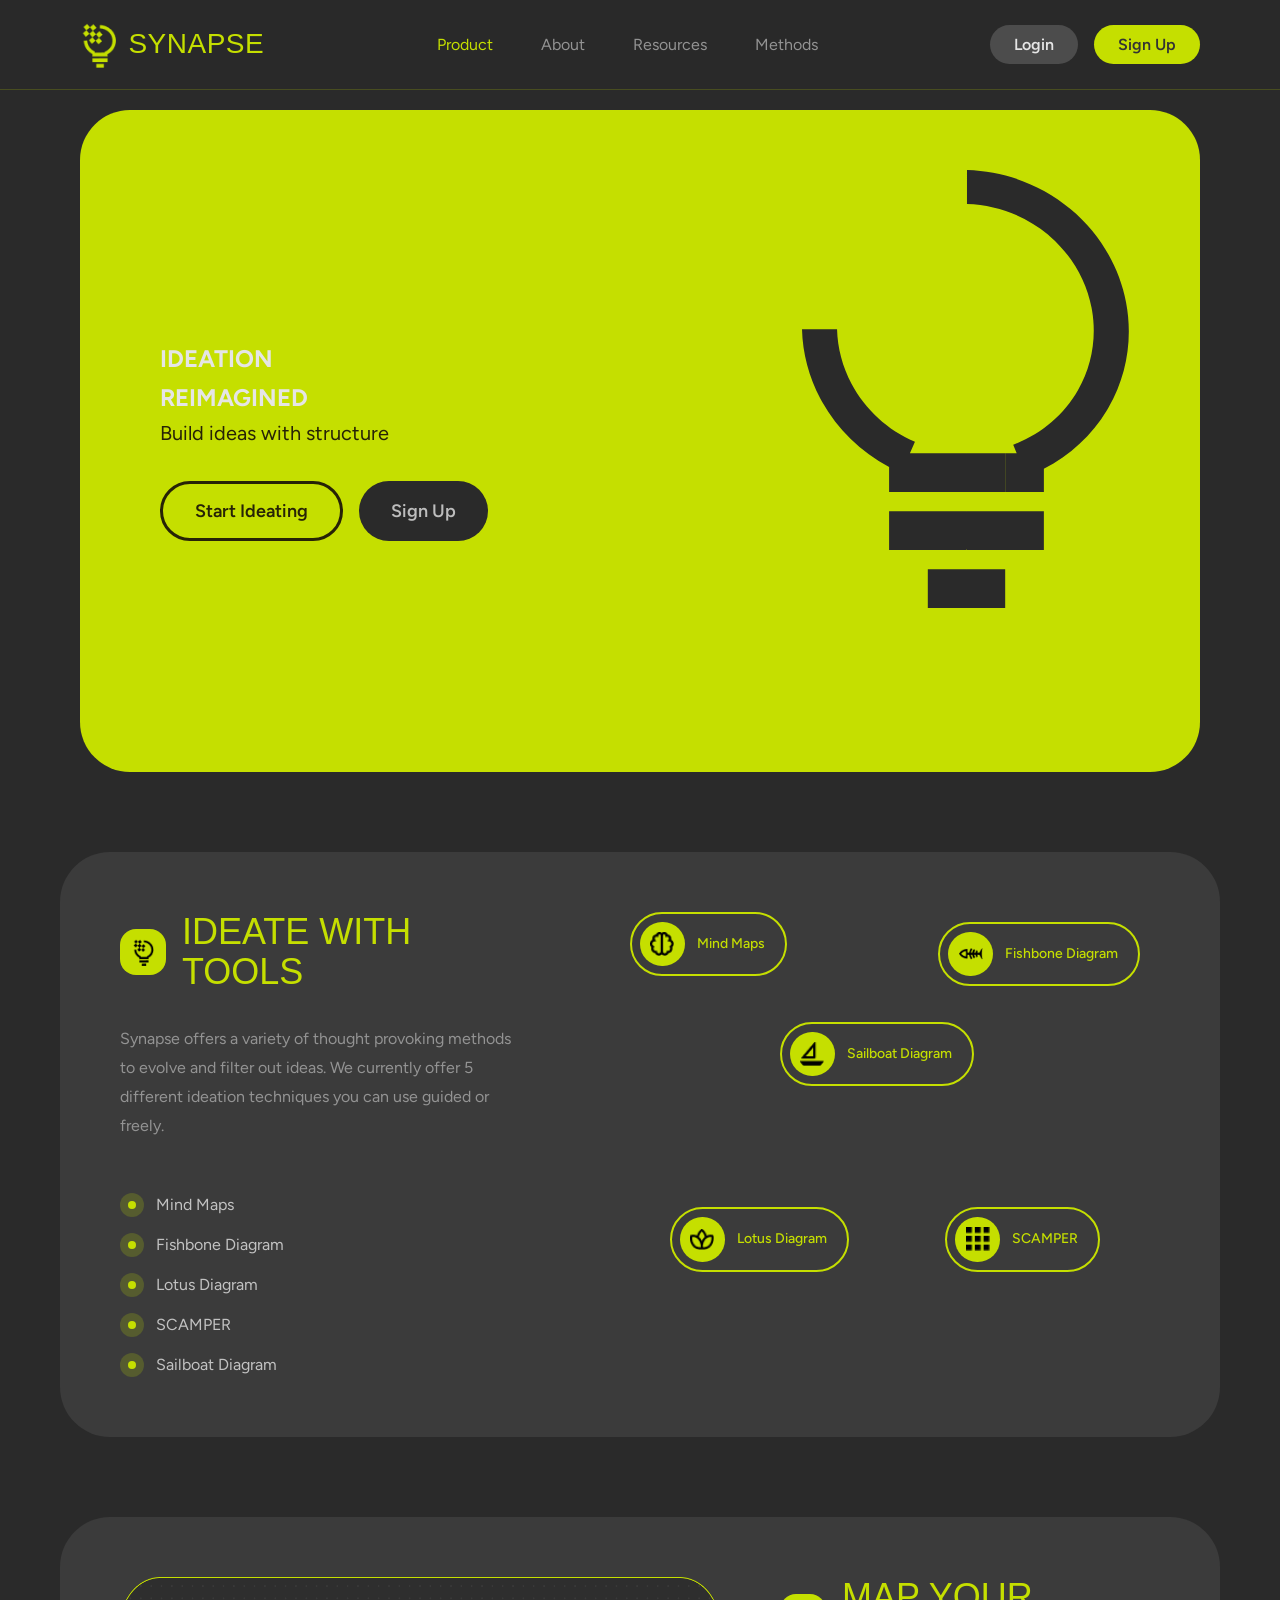
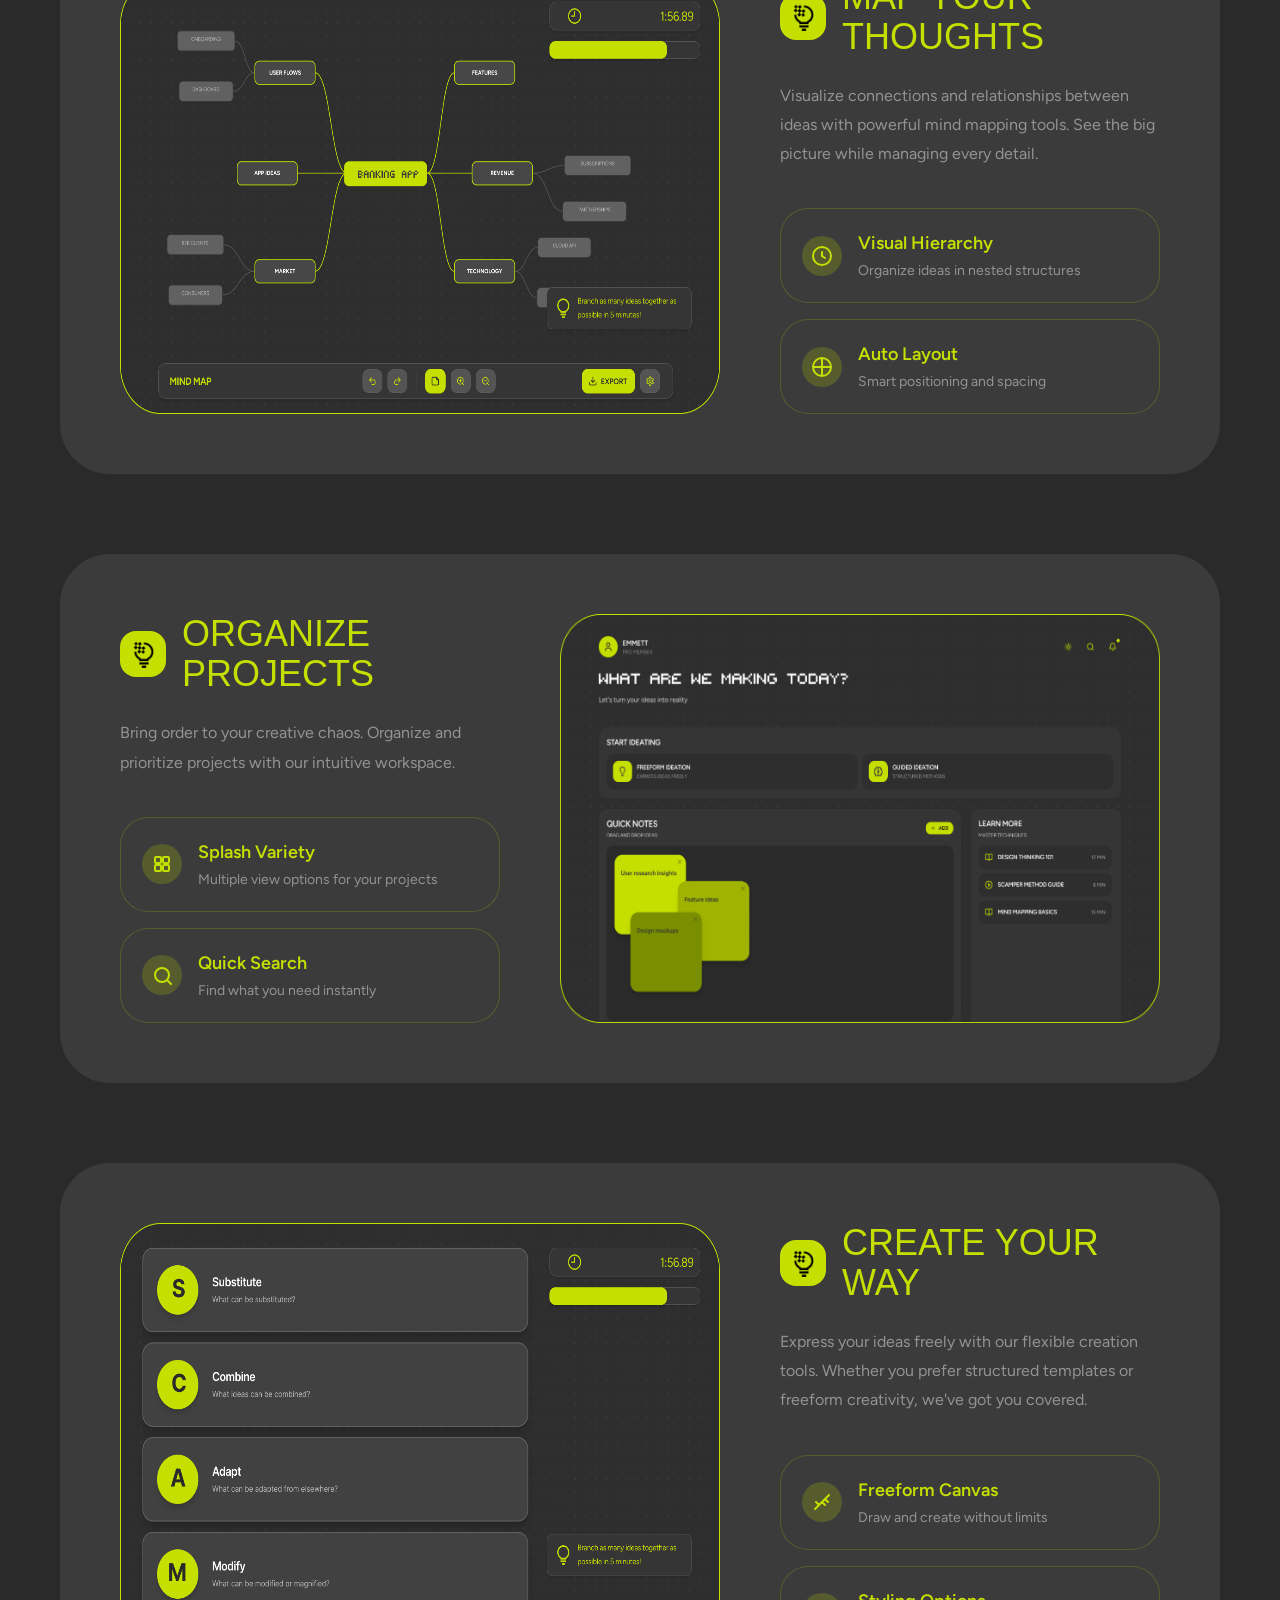
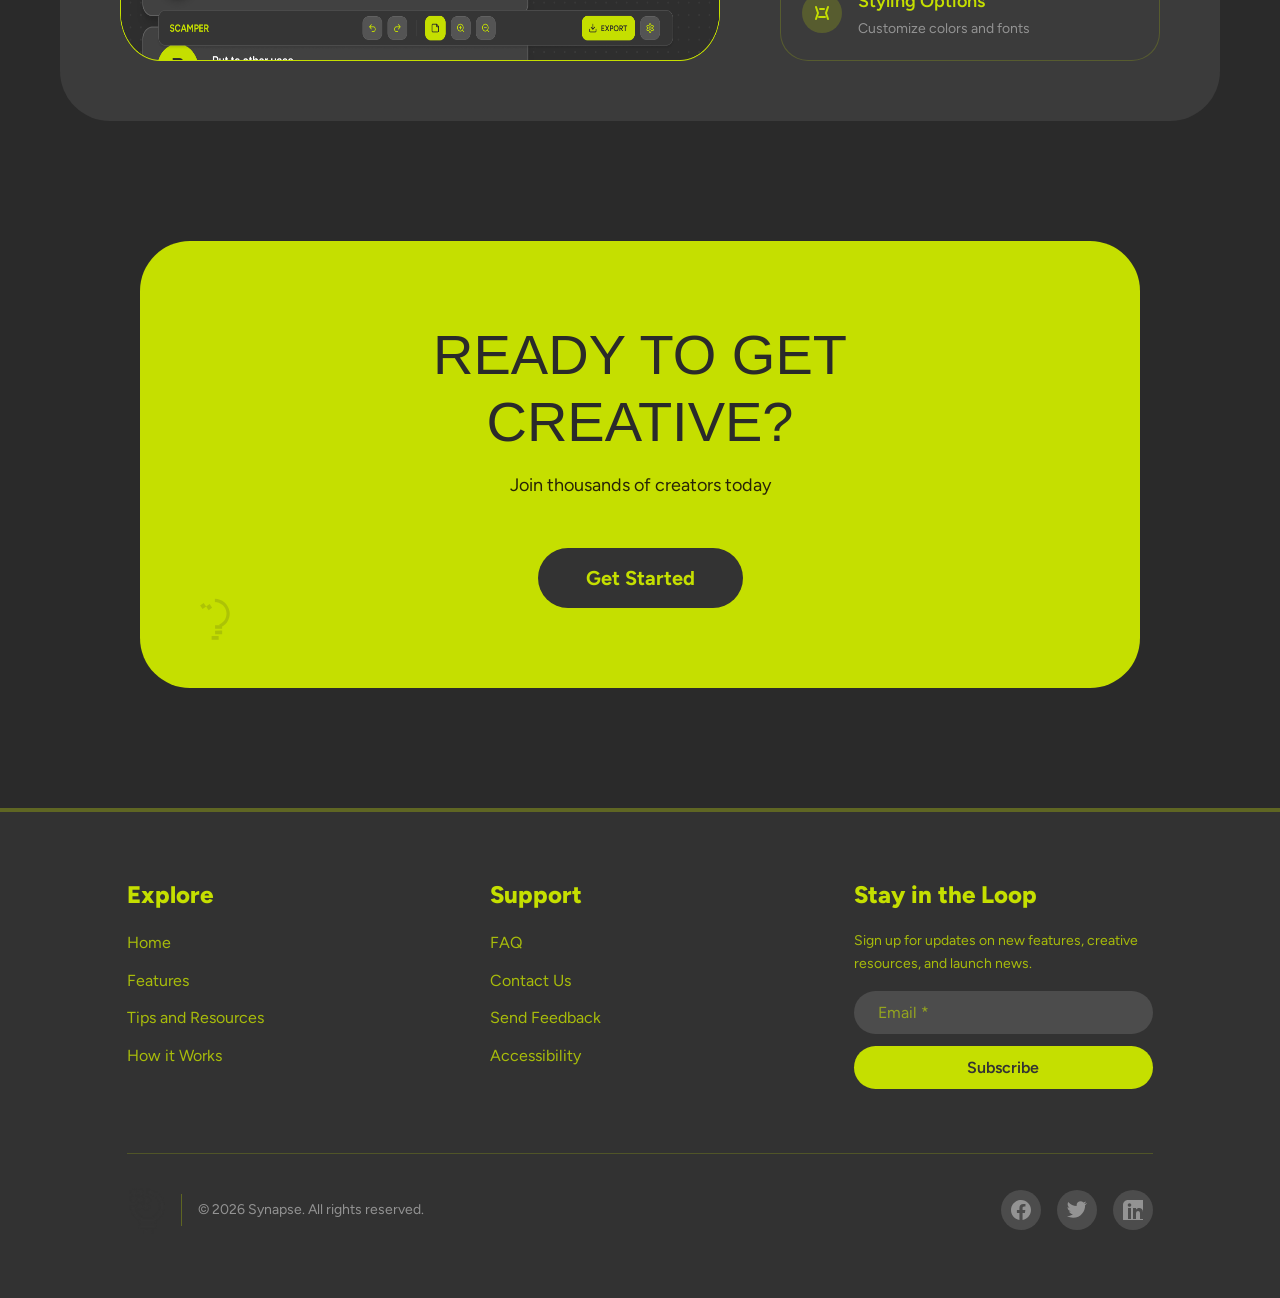
==== index.html @ b80683f9 "added files" ====
<!DOCTYPE html>
<html lang="en">
<head>
    <meta charset="UTF-8">
    <meta name="viewport" content="width=device-width, initial-scale=1.0">
    <title>Synapse - Ideation Reimagined</title>
    <link rel="stylesheet" type="text/css" href="style.css">
    <link rel="preconnect" href="https://fonts.googleapis.com">
    <link rel="preconnect" href="https://fonts.gstatic.com" crossorigin>
    <link href="https://fonts.googleapis.com/css2?family=Figtree:wght@300;400;500;600;700;800;900&display=swap" rel="stylesheet">
    <link href="https://fonts.cdnfonts.com/css/coolville" rel="stylesheet">
</head>
<body>
    <!-- Main Container -->
    <div class="web-home">
        
        <!-- Header -->
        <header class="header">
            <div class="header-container">
                <!-- Logo with Title -->
                <div class="logo">
                    <img src="allimages/logo.png" alt="Synapse Logo" class="logo-img">
                    <span class="logo-title">SYNAPSE</span>
                </div>
                
                <!-- Navigation -->
                <nav class="nav">
                    <a href="#" class="nav-link active">Product</a>
                    <a href="#" class="nav-link">About</a>
                    <a href="#" class="nav-link">Resources</a>
                    <a href="#" class="nav-link">Methods</a>
                </nav>
                
                <!-- Action Buttons -->
                <div class="header-actions">
                    <button class="btn-secondary">Login</button>
                    <button class="btn-primary">Sign Up</button>
                </div>
            </div>
        </header>

        <!-- Hero Section -->
        <section class="hero">
            <div class="hero-content">
                <div class="hero-card">
                    <div class="hero-text-content">
                        <h1 class="hero-title">
                            IDEATION<br>
                            REIMAGINED
                        </h1>
                        <p class="hero-subtitle">Build ideas with structure</p>
                        <div class="hero-buttons">
                            <button class="btn-outline">Start Ideating</button>
                            <button class="btn-dark">Sign Up</button>
                        </div>
                    </div>
                    
                    <!-- Hero Image -->
                    <div class="hero-icon">
                        <svg width="398" height="534" viewBox="0 0 398 534" fill="none" xmlns="http://www.w3.org/2000/svg" class="hero-bulb-svg">
                            <path d="M165.181 0.00292969C202.99 1.10717 239.485 14.8808 268.448 38.9775C297.411 63.0743 317.055 96.0015 324.023 132.151C330.992 168.302 324.856 205.439 306.666 237.231L304.931 240.189C289.911 265.131 268.059 285.353 241.884 298.76V321.892H203.191V283.198H214.688L211.209 274.735C238.774 264.523 261.648 245.289 275.937 220.315C289.778 196.123 294.733 167.993 290.053 140.441L289.572 137.772C284.269 110.263 269.621 85.1301 248.025 66.377L245.916 64.5811C223.214 45.6937 194.619 34.8776 164.988 33.9688V0L165.181 0.00292969Z" fill="#2A2A2A"/>
                            <path d="M203.195 437.983H164.503V399.291H203.195V437.983ZM164.495 437.972H125.803V399.279H164.495V437.972ZM203.181 341.259H241.865V379.951H203.173V379.939H164.488V341.247H203.181V341.259ZM125.796 341.251H164.48V379.943H125.788V379.935H87.1035V341.241H125.796V341.251ZM35.0459 159.297C35.5618 178.058 40.4477 196.675 49.502 213.704C63.215 239.496 85.6402 260.051 112.955 271.866L107.913 283.214H125.787V283.209H164.479V321.902H125.795V321.906H87.1025V297.048C58.8458 282.07 35.5066 259.431 20.0771 231.869L18.4102 228.812C6.84315 207.056 0.619375 183.265 0 159.297H35.0459ZM203.181 321.896H164.488V283.203H203.181V321.896Z" fill="#2A2A2A"/>
                        </svg>
                    </div>
                </div>
            </div>
        </section>

        <!-- Ideate With Tools Section -->
        <section class="tools-section">
            <div class="section-inset-container">
                <div class="tools-section-bg">
                    <div class="section-content-grid">
                        <!-- Left Column: Text + List -->
                        <div class="section-text-column">
                            <div class="section-header">
                                <div class="icon-box">
                                    <img src="allimages/logo_black.png" alt="Icon" class="section-icon">
                                </div>
                                <h2 class="section-title">IDEATE WITH TOOLS</h2>
                            </div>
                            
                            <p class="section-description">
                                Synapse offers a variety of thought provoking methods to evolve and filter out ideas. 
                                We currently offer 5 different ideation techniques you can use guided or freely.
                            </p>
                            
                            <!-- Method List with Custom Bullets -->
                            <ul class="method-list">
                                <li class="method-item">
                                    <span class="custom-bullet">
                                        <span class="bullet-dot"></span>
                                    </span>
                                    Mind Maps
                                </li>
                                <li class="method-item">
                                    <span class="custom-bullet">
                                        <span class="bullet-dot"></span>
                                    </span>
                                    Fishbone Diagram
                                </li>
                                <li class="method-item">
                                    <span class="custom-bullet">
                                        <span class="bullet-dot"></span>
                                    </span>
                                    Lotus Diagram
                                </li>
                                <li class="method-item">
                                    <span class="custom-bullet">
                                        <span class="bullet-dot"></span>
                                    </span>
                                    SCAMPER
                                </li>
                                <li class="method-item">
                                    <span class="custom-bullet">
                                        <span class="bullet-dot"></span>
                                    </span>
                                    Sailboat Diagram
                                </li>
                            </ul>
                        </div>
                        
                        <!-- Right Column: Method Pills -->
                        <div class="method-pills-column">
                            <div class="method-pill-container" style="position: absolute; top: 0; left: 50px;">
                                <div class="pill-icon-circle">
                                    <img src="allimages/mindmap.png" alt="Mind Maps" class="pill-icon">
                                </div>
                                <span class="pill-label">Mind Maps</span>
                            </div>
                            
                            <div class="method-pill-container" style="position: absolute; top: 10px; right: 20px;">
                                <div class="pill-icon-circle">
                                    <img src="allimages/fishbone.png" alt="Fishbone" class="pill-icon">
                                </div>
                                <span class="pill-label">Fishbone Diagram</span>
                            </div>
                            
                            <div class="method-pill-container" style="position: absolute; top: 110px; left: 200px;">
                                <div class="pill-icon-circle">
                                    <img src="allimages/sailboat.png" alt="Sailboat" class="pill-icon">
                                </div>
                                <span class="pill-label">Sailboat Diagram</span>
                            </div>
                            
                            <div class="method-pill-container" style="position: absolute; bottom: 20px; left: 90px;">
                                <div class="pill-icon-circle">
                                    <img src="allimages/lotus.png" alt="Lotus" class="pill-icon">
                                </div>
                                <span class="pill-label">Lotus Diagram</span>
                            </div>
                            
                            <div class="method-pill-container" style="position: absolute; bottom: 20px; right: 60px;">
                                <div class="pill-icon-circle">
                                    <img src="allimages/scamper.png" alt="SCAMPER" class="pill-icon">
                                </div>
                                <span class="pill-label">SCAMPER</span>
                            </div>
                        </div>
                    </div>
                </div>
            </div>
        </section>

        <!-- Map Your Thoughts Section -->
        <section class="map-section">
            <div class="section-inset-container">
                <div class="map-section-bg">
                    <div class="section-split-layout">
                        <!-- Left: Demo Image -->
                        <div class="demo-container">
                            <img src="allimages/mindmap_demo.png" alt="Mind Map Demo" class="demo-image">
                        </div>
                        
                        <!-- Right: Content -->
                        <div class="section-text-content">
                            <div class="section-header">
                                <div class="icon-box">
                                    <img src="allimages/logo_black.png" alt="Icon" class="section-icon">
                                </div>
                                <h2 class="section-title">MAP YOUR THOUGHTS</h2>
                            </div>
                            
                            <p class="section-description-alt">
                                Visualize connections and relationships between ideas with powerful mind mapping tools. 
                                See the big picture while managing every detail.
                            </p>
                            
                            <!-- Feature Cards -->
                            <div class="feature-cards">
                                <div class="feature-card">
                                    <div class="feature-icon-box">
                                        <svg width="20" height="20" viewBox="0 0 20 20" fill="none">
                                            <circle cx="10" cy="10" r="9" stroke="#C5DF00" stroke-width="2"/>
                                            <path d="M10 6V10L13 12" stroke="#C5DF00" stroke-width="2" stroke-linecap="round"/>
                                        </svg>
                                    </div>
                                    <div class="feature-card-content">
                                        <h3 class="feature-card-title">Visual Hierarchy</h3>
                                        <p class="feature-card-text">Organize ideas in nested structures</p>
                                    </div>
                                </div>
                                
                                <div class="feature-card">
                                    <div class="feature-icon-box">
                                        <svg width="20" height="20" viewBox="0 0 20 20" fill="none">
                                            <path d="M10 2V18M2 10H18" stroke="#C5DF00" stroke-width="2" stroke-linecap="round"/>
                                            <circle cx="10" cy="10" r="9" stroke="#C5DF00" stroke-width="2"/>
                                        </svg>
                                    </div>
                                    <div class="feature-card-content">
                                        <h3 class="feature-card-title">Auto Layout</h3>
                                        <p class="feature-card-text">Smart positioning and spacing</p>
                                    </div>
                                </div>
                            </div>
                        </div>
                    </div>
                </div>
            </div>
        </section>

        <!-- Organize Projects Section -->
        <section class="organize-section">
            <div class="section-inset-container">
                <div class="organize-section-bg">
                    <div class="section-split-layout reverse">
                        <!-- Left: Content -->
                        <div class="section-text-content">
                            <div class="section-header">
                                <div class="icon-box">
                                    <img src="allimages/logo_black.png" alt="Icon" class="section-icon">
                                </div>
                                <h2 class="section-title">ORGANIZE PROJECTS</h2>
                            </div>
                            
                            <p class="section-description-alt">
                                Bring order to your creative chaos. Organize and prioritize projects with our intuitive workspace.
                            </p>
                            
                            <!-- Feature Cards -->
                            <div class="feature-cards">
                                <div class="feature-card">
                                    <div class="feature-icon-box">
                                        <svg width="20" height="20" viewBox="0 0 20 20" fill="none">
                                            <rect x="3" y="3" width="6" height="6" rx="1" stroke="#C5DF00" stroke-width="2"/>
                                            <rect x="11" y="3" width="6" height="6" rx="1" stroke="#C5DF00" stroke-width="2"/>
                                            <rect x="3" y="11" width="6" height="6" rx="1" stroke="#C5DF00" stroke-width="2"/>
                                            <rect x="11" y="11" width="6" height="6" rx="1" stroke="#C5DF00" stroke-width="2"/>
                                        </svg>
                                    </div>
                                    <div class="feature-card-content">
                                        <h3 class="feature-card-title">Splash Variety</h3>
                                        <p class="feature-card-text">Multiple view options for your projects</p>
                                    </div>
                                </div>
                                
                                <div class="feature-card">
                                    <div class="feature-icon-box">
                                        <svg width="20" height="20" viewBox="0 0 20 20" fill="none">
                                            <circle cx="10" cy="10" r="7" stroke="#C5DF00" stroke-width="2"/>
                                            <path d="M16 16L19 19" stroke="#C5DF00" stroke-width="2" stroke-linecap="round"/>
                                        </svg>
                                    </div>
                                    <div class="feature-card-content">
                                        <h3 class="feature-card-title">Quick Search</h3>
                                        <p class="feature-card-text">Find what you need instantly</p>
                                    </div>
                                </div>
                            </div>
                        </div>
                        
                        <!-- Right: Demo Image -->
                        <div class="demo-container">
                            <img src="allimages/home_demo.png" alt="Projects Demo" class="demo-image">
                        </div>
                    </div>
                </div>
            </div>
        </section>

        <!-- Create Your Way Section -->
        <section class="create-section">
            <div class="section-inset-container">
                <div class="create-section-bg">
                    <div class="section-split-layout">
                        <!-- Left: Demo Image -->
                        <div class="demo-container">
                            <img src="allimages/scamper_demo.png" alt="SCAMPER Demo" class="demo-image">
                        </div>
                        
                        <!-- Right: Content -->
                        <div class="section-text-content">
                            <div class="section-header">
                                <div class="icon-box">
                                    <img src="allimages/logo_black.png" alt="Icon" class="section-icon">
                                </div>
                                <h2 class="section-title">CREATE YOUR WAY</h2>
                            </div>
                            
                            <p class="section-description-alt">
                                Express your ideas freely with our flexible creation tools. 
                                Whether you prefer structured templates or freeform creativity, we've got you covered.
                            </p>
                            
                            <!-- Feature Cards -->
                            <div class="feature-cards">
                                <div class="feature-card">
                                    <div class="feature-icon-box">
                                        <svg width="20" height="20" viewBox="0 0 20 20" fill="none">
                                            <path d="M3 17L7 13M7 13L10 10M7 13L4 10M10 10L13 7M10 10L13 13M17 3L13 7M13 7L16 10" stroke="#C5DF00" stroke-width="2" stroke-linecap="round"/>
                                        </svg>
                                    </div>
                                    <div class="feature-card-content">
                                        <h3 class="feature-card-title">Freeform Canvas</h3>
                                        <p class="feature-card-text">Draw and create without limits</p>
                                    </div>
                                </div>
                                
                                <div class="feature-card">
                                    <div class="feature-icon-box">
                                        <svg width="20" height="20" viewBox="0 0 20 20" fill="none">
                                            <path d="M4 16L6 10L4 4M16 4L14 10L16 16" stroke="#C5DF00" stroke-width="2" stroke-linecap="round"/>
                                            <path d="M8 6H12M7 14H13" stroke="#C5DF00" stroke-width="2" stroke-linecap="round"/>
                                        </svg>
                                    </div>
                                    <div class="feature-card-content">
                                        <h3 class="feature-card-title">Styling Options</h3>
                                        <p class="feature-card-text">Customize colors and fonts</p>
                                    </div>
                                </div>
                            </div>
                        </div>
                    </div>
                </div>
            </div>
        </section>

        <!-- CTA Section -->
        <section class="cta-section">
            <div class="section-inset-container">
                <div class="cta-card">
                    <div class="cta-content">
                        <h2 class="cta-title">READY TO GET<br>CREATIVE?</h2>
                        <p class="cta-text">Join thousands of creators today</p>
                        <button class="btn-cta">Get Started</button>
                    </div>
                    
                    <!-- CTA Icon -->
                    <div class="cta-icon">
                        <svg width="187" height="43" viewBox="0 0 187 43" fill="none" xmlns="http://www.w3.org/2000/svg">
                            <g opacity="0.5">
                                <path d="M6.13072 9.57338L9.66329 7.03032L12.1217 10.6588L8.58897 13.2019L6.13072 9.57338Z" fill="#2A2A2A"/>
                                <path d="M0.140006 8.48771L3.67258 5.94462L6.13096 9.57307L2.59839 12.1162L0.140006 8.48771Z" fill="#2A2A2A"/>
                                <path d="M18.6692 42.6821L11.6396 42.7429L11.6101 39.12L18.6397 39.0592L18.6692 42.6821Z" fill="#2A2A2A"/>
                                <path d="M22.1399 37.2172L15.1111 37.2779L15.0816 33.655L22.1103 33.5942L22.1399 37.2172Z" fill="#2A2A2A"/>
                                <path d="M14.8827 1.70158C18.318 1.77527 21.6434 3.03619 24.2927 5.26964C26.942 7.50315 28.7514 10.5709 29.4121 13.9503C30.0726 17.3297 29.5435 20.8118 27.9155 23.8028L27.7602 24.0813C26.4148 26.4286 24.4451 28.3392 22.0774 29.615L22.0951 31.7825L15.0662 31.8434L15.0365 28.2205L19.5963 28.181L19.2731 27.3896C21.7692 26.4116 23.8324 24.5928 25.1113 22.2433C26.3502 19.9672 26.7788 17.3292 26.3326 14.7532L26.287 14.5037C25.7843 11.9321 24.4345 9.5901 22.4586 7.85119L22.2656 7.68479C20.1896 5.93468 17.5849 4.94452 14.8935 4.88217L14.8676 1.70138L14.8827 1.70158Z" fill="#2A2A2A"/>
                            </g>
                        </svg>
                    </div>
                </div>
            </div>
        </section>

        <!-- Footer -->
        <footer class="footer">
            <div class="footer-container">
                <div class="footer-content">
                    <!-- Explore Column -->
                    <div class="footer-column">
                        <h3 class="footer-heading">Explore</h3>
                        <ul class="footer-links">
                            <li><a href="#">Home</a></li>
                            <li><a href="#">Features</a></li>
                            <li><a href="#">Tips and Resources</a></li>
                            <li><a href="#">How it Works</a></li>
                        </ul>
                    </div>
                    
                    <!-- Support Column -->
                    <div class="footer-column">
                        <h3 class="footer-heading">Support</h3>
                        <ul class="footer-links">
                            <li><a href="#">FAQ</a></li>
                            <li><a href="#">Contact Us</a></li>
                            <li><a href="#">Send Feedback</a></li>
                            <li><a href="#">Accessibility</a></li>
                        </ul>
                    </div>
                    
                    <!-- Newsletter Column -->
                    <div class="footer-column newsletter">
                        <h3 class="footer-heading">Stay in the Loop</h3>
                        <p class="newsletter-text">Sign up for updates on new features, creative resources, and launch news.</p>
                        <form class="newsletter-form">
                            <input type="email" placeholder="Email *" class="email-input">
                            <button type="submit" class="btn-subscribe">Subscribe</button>
                        </form>
                    </div>
                </div>
                
                <!-- Footer Bottom -->
                <div class="footer-bottom">
                    <div class="footer-brand">
                        <img src="allimages/logo_black.png" alt="Synapse Logo" class="footer-logo">
                        <span class="divider"></span>
                        <span class="copyright">© 2026 Synapse. All rights reserved.</span>
                    </div>
                    
                    <div class="social-links">
                        <a href="#" class="social-icon">
                            <svg width="20" height="20" viewBox="0 0 20 20" fill="none">
                                <path d="M10 0C4.477 0 0 4.477 0 10c0 4.991 3.657 9.128 8.438 9.879V12.89h-2.54V10h2.54V7.797c0-2.506 1.492-3.89 3.777-3.89 1.094 0 2.238.195 2.238.195v2.46h-1.26c-1.243 0-1.63.771-1.63 1.562V10h2.773l-.443 2.89h-2.33v6.989C16.343 19.129 20 14.99 20 10c0-5.523-4.477-10-10-10z" fill="#939393"/>
                            </svg>
                        </a>
                        <a href="#" class="social-icon">
                            <svg width="20" height="20" viewBox="0 0 20 20" fill="none">
                                <path d="M19.59 3.15c-.74.33-1.53.55-2.36.65.85-.51 1.5-1.31 1.8-2.27-.79.47-1.67.81-2.6 1-1.49-1.6-4-1.68-5.59-.18-1.02.96-1.45 2.38-1.13 3.76C6.47 6 3.43 4.43 1.36 1.89.92 2.58.66 3.4.66 4.24c0 1.42.73 2.67 1.84 3.4-.68-.02-1.34-.21-1.93-.54v.05c0 1.99 1.4 3.69 3.35 4.08-.61.17-1.26.19-1.88.07.54 1.69 2.11 2.85 3.89 2.88-1.48 1.16-3.33 1.79-5.23 1.79-.34 0-.68-.02-1.01-.06 1.89 1.21 4.13 1.86 6.45 1.86 7.74 0 11.97-6.41 11.97-11.97 0-.18 0-.36-.01-.54.82-.59 1.53-1.33 2.09-2.18z" fill="#939393"/>
                            </svg>
                        </a>
                        <a href="#" class="social-icon">
                            <svg width="20" height="20" viewBox="0 0 20 20" fill="none">
                                <path d="M19 0h-14c-2.761 0-5 2.239-5 5v14c0 2.761 2.239 5 5 5h14c2.762 0 5-2.239 5-5v-14c0-2.761-2.238-5-5-5zm-11 19h-3v-11h3v11zm-1.5-12.268c-.966 0-1.75-.79-1.75-1.764s.784-1.764 1.75-1.764 1.75.79 1.75 1.764-.783 1.764-1.75 1.764zm13.5 12.268h-3v-5.604c0-3.368-4-3.113-4 0v5.604h-3v-11h3v1.765c1.396-2.586 7-2.777 7 2.476v6.759z" fill="#939393"/>
                            </svg>
                        </a>
                    </div>
                </div>
            </div>
        </footer>
    </div>
</body>
</html>
---- style.css ----
/* Reset & Base Styles */
* {
    margin: 0;
    padding: 0;
    box-sizing: border-box;
}

body {
    font-family: 'Figtree', sans-serif;
    background-color: #2a2a2a;
    color: #e5e5e5;
    line-height: 1.6;
    overflow-x: hidden;
    min-height: 100vh;
}

/* Main Container */
.web-home {
    width: 100%;
    min-height: 100vh;
    background-color: #2a2a2a;
    position: relative;
}

/* Header Styles */
.header {
    position: fixed;
    top: 0;
    left: 0;
    width: 100%;
    height: 90px;
    background-color: rgba(42, 42, 42, 0.95);
    border-bottom: 1px solid rgba(197, 223, 0, 0.2);
    backdrop-filter: blur(10px);
    z-index: 1000;
    padding: 0 80px;
}

.header-container {
    max-width: 100%;
    height: 100%;
    display: flex;
    align-items: center;
    justify-content: space-between;
}

.logo {
    display: flex;
    align-items: center;
    gap: 12px;
}

.logo-img {
    height: 48px;
    width: auto;
    object-fit: contain;
}

.logo-title {
    font-family: 'Coolville', sans-serif;
    font-size: 28px;
    color: #c5df00;
    text-transform: uppercase;
    font-weight: 400;
    letter-spacing: 0.5px;
}

.nav {
    display: flex;
    gap: 48px;
    align-items: center;
}

.nav-link {
    font-size: 16px;
    color: #939393;
    text-decoration: none;
    transition: color 0.3s ease;
    font-weight: 400;
}

.nav-link:hover,
.nav-link.active {
    color: #c5df00;
}

.header-actions {
    display: flex;
    gap: 16px;
    align-items: center;
}

/* Button Styles */
.btn-primary {
    background-color: #c5df00;
    color: #333;
    border: none;
    padding: 10px 24px;
    border-radius: 100px;
    font-size: 16px;
    font-weight: 600;
    cursor: pointer;
    transition: all 0.3s ease;
    font-family: 'Figtree', sans-serif;
}

.btn-primary:hover {
    background-color: #b0c900;
    transform: translateY(-2px);
}

.btn-secondary {
    background-color: #4c4c4c;
    color: #e5e5e5;
    border: none;
    padding: 10px 24px;
    border-radius: 100px;
    font-size: 16px;
    font-weight: 600;
    cursor: pointer;
    transition: all 0.3s ease;
    font-family: 'Figtree', sans-serif;
}

.btn-secondary:hover {
    background-color: #5a5a5a;
}

.btn-outline {
    background-color: transparent;
    color: #272306;
    border: 3px solid #272306;
    padding: 16px 32px;
    border-radius: 100px;
    font-size: 18px;
    font-weight: 600;
    cursor: pointer;
    transition: all 0.3s ease;
    font-family: 'Figtree', sans-serif;
}

.btn-outline:hover {
    background-color: #272306;
    color: #c5df00;
}

.btn-dark {
    background-color: #2a2a2a;
    color: #bdbdbd;
    border: none;
    padding: 16px 32px;
    border-radius: 100px;
    font-size: 18px;
    font-weight: 600;
    cursor: pointer;
    transition: all 0.3s ease;
    font-family: 'Figtree', sans-serif;
}

.btn-dark:hover {
    background-color: #3a3a3a;
}

.btn-cta {
    background-color: #333;
    color: #c5df00;
    border: none;
    padding: 18px 48px;
    border-radius: 100px;
    font-size: 20px;
    font-weight: 700;
    cursor: pointer;
    transition: all 0.3s ease;
    font-family: 'Figtree', sans-serif;
    margin-top: 24px;
}

.btn-cta:hover {
    background-color: #444;
    transform: scale(1.05);
}

/* ─── HERO SECTION ─────────────────────────────────────────── */
.hero {
    padding: 110px 80px 40px; /* top = nav height (90px) + 20px gap */
    display: flex;
    justify-content: center;
    align-items: flex-start;  /* align to top, not center */
}

.hero-content {
    max-width: 1280px;
    width: 100%;
}

.hero-card {
    background-color: #c5df00;
    border-radius: 50px;
    padding: 60px 0 60px 80px;  /* no right padding — images flush right */
    position: relative;
    overflow: visible;           /* allow images to show fully */
    display: flex;
    align-items: center;
    justify-content: space-between;
    gap: 40px;
}

.hero-text-content {
    position: relative;
    z-index: 2;
    max-width: 420px;
    flex-shrink: 0;
}

.hero-title-product {
    font-family: 'Coolville', sans-serif;
    font-size: 52px;
    line-height: 1.1;
    color: #2a2a2a;
    font-weight: 400;
    text-transform: uppercase;
    letter-spacing: -1.8px;
    margin-bottom: 20px;
}

.hero-subtitle-product {
    font-size: 15px;
    line-height: 1.6;
    color: #272306;
    font-weight: 400;
}

.hero-subtitle {
    font-size: 20px;
    color: #272306;
    margin-bottom: 32px;
    font-weight: 400;
}

.hero-buttons {
    display: flex;
    gap: 16px;
}

/* Graphics column — flush to the right edge of the card */
.hero-graphics-product {
    display: flex;
    flex-direction: column;
    gap: 16px;
    flex-shrink: 0;
    width: 400px;
    align-self: stretch;         /* stretch full card height */
    border-radius: 0 50px 50px 0; /* match card's right corners */
}

.hero-graphic1-product,
.hero-graphic2-product {
    width: 100%;
}

.product1-img,
.product2-img {
    width: 100%;
    height: auto;
    display: block;
}
/* ─────────────────────────────────────────────────────────── */


/* Section Inset Container */
.section-inset-container {
    padding: 40px 80px;
    max-width: 1400px;
    margin: 0 auto;
}

/* Tools Section */
.tools-section-bg {
    background-color: #3b3b3b;
    border-radius: 50px;
    padding: 60px;
}

.section-content-grid {
    display: grid;
    grid-template-columns: 470px 1fr;
    gap: 60px;
    align-items: start;
}

.section-text-column {
    display: flex;
    flex-direction: column;
    gap: 32px;
}

.section-header {
    display: flex;
    align-items: center;
    gap: 16px;
}

.icon-box {
    width: 46px;
    height: 46px;
    background-color: #c5df00;
    border-radius: 16px;
    display: flex;
    align-items: center;
    justify-content: center;
    flex-shrink: 0;
}

.section-icon {
    width: 28px;
    height: 28px;
    object-fit: contain;
    filter: brightness(0) saturate(100%);
}

.section-title {
    font-family: 'Coolville', sans-serif;
    font-size: 36px;
    color: #c5df00;
    text-transform: uppercase;
    font-weight: 400;
    line-height: 40px;
}

.section-description {
    font-size: 16px;
    color: #939393;
    line-height: 29.25px;
    font-weight: 400;
}

/* Custom Bullet List */
.method-list {
    list-style: none;
    display: flex;
    flex-direction: column;
    gap: 16px;
    margin-top: 20px;
}

.method-item {
    display: flex;
    align-items: center;
    gap: 12px;
    color: rgba(229, 229, 229, 0.8);
    font-size: 16px;
    line-height: 24px;
}

.custom-bullet {
    width: 24px;
    height: 24px;
    background-color: rgba(197, 223, 0, 0.2);
    border-radius: 50%;
    display: flex;
    align-items: center;
    justify-content: center;
    flex-shrink: 0;
}

.bullet-dot {
    width: 8px;
    height: 8px;
    background-color: #c5df00;
    border-radius: 50%;
}

/* Method Pills Column */
.method-pills-column {
    position: relative;
    height: 380px;
    width: 100%;
}

.method-pill-container {
    position: absolute;
    display: flex;
    align-items: center;
    gap: 12px;
    background-color: transparent;
    border: 2px solid #c5df00;
    border-radius: 100px;
    padding: 8px 20px 8px 8px;
    transition: all 0.3s ease;
}

.method-pill-container:hover {
    background-color: rgba(197, 223, 0, 0.1);
    transform: translateY(-2px);
}

.pill-icon-circle {
    width: 44.56px;
    height: 44.56px;
    background-color: #c5df00;
    border-radius: 50%;
    display: flex;
    align-items: center;
    justify-content: center;
    flex-shrink: 0;
}

.pill-icon {
    width: 24px;
    height: 24px;
    object-fit: contain;
    filter: brightness(0) saturate(100%);
}

.pill-label {
    font-size: 14px;
    color: #c5df00;
    font-weight: 500;
    white-space: nowrap;
}

/* Map/Organize/Create Sections */
.map-section-bg,
.organize-section-bg,
.create-section-bg {
    background-color: #3b3b3b;
    border-radius: 50px;
    padding: 60px;
}

.section-split-layout {
    display: grid;
    grid-template-columns: 742px 1fr;
    gap: 60px;
    align-items: center;
}

.section-split-layout.reverse {
    grid-template-columns: 1fr 742px;
}

.section-split-layout.reverse .demo-container {
    order: 2;
}

.section-split-layout.reverse .section-text-content {
    order: 1;
}

.demo-container {
    width: 100%;
    height: 100%;
    border-radius: 50px;
    overflow: visible;
    background-color: #2a2a2a;
}

.demo-image {
    width: 100%;
    height: 100%;
    object-fit: fill;
}

.section-text-content {
    display: flex;
    flex-direction: column;
    gap: 24px;
}

.section-description-alt {
    font-size: 16px;
    color: #939393;
    line-height: 29.25px;
    font-weight: 400;
}

/* Feature Cards */
.feature-cards {
    display: flex;
    flex-direction: column;
    gap: 16px;
    margin-top: 16px;
}

.feature-card {
    background-color: #3b3b3b;
    border: 1px solid rgba(197, 223, 0, 0.2);
    border-radius: 28px;
    padding: 21px;
    display: flex;
    align-items: center;
    gap: 16px;
}

.feature-icon-box {
    width: 40px;
    height: 40px;
    background-color: rgba(197, 223, 0, 0.2);
    border-radius: 24px;
    display: flex;
    align-items: center;
    justify-content: center;
    flex-shrink: 0;
}

.feature-card-content {
    display: flex;
    flex-direction: column;
    gap: 4px;
}

.feature-card-title {
    font-size: 18px;
    color: #c5df00;
    font-weight: 600;
    line-height: 27px;
}

.feature-card-text {
    font-size: 14px;
    color: #939393;
    font-weight: 400;
    line-height: 20px;
}

/* CTA Section */
.cta-section {
    padding: 40px 80px 80px;
}

.cta-card {
    background-color: #c5df00;
    border-radius: 50px;
    padding: 80px;
    max-width: 1280px;
    margin: 0 auto;
    text-align: center;
    position: relative;
    overflow: hidden;
    min-height: 300px;
}

.cta-content {
    position: relative;
    z-index: 2;
}

.cta-title {
    font-family: 'Coolville', sans-serif;
    font-size: 56px;
    line-height: 1.2;
    color: #2a2a2a;
    font-weight: 400;
    text-transform: uppercase;
    margin-bottom: 16px;
}

.cta-text {
    font-size: 18px;
    color: #272306;
    margin-bottom: 24px;
}

.cta-icon {
    position: absolute;
    bottom: 40px;
    left: 60px;
    opacity: 0.3;
    width: 120px;
    height: auto;
}

/* Footer */
.footer {
    background-color: rgba(59, 59, 59, 0.5);
    border-top: 4px solid rgba(197, 223, 0, 0.3);
    padding: 64px 127px;
}

.footer-container {
    max-width: 100%;
    margin: 0 auto;
}

.footer-content {
    display: grid;
    grid-template-columns: repeat(3, 1fr);
    gap: 64px;
    margin-bottom: 64px;
}

.footer-column {
    display: flex;
    flex-direction: column;
}

.footer-heading {
    font-size: 24px;
    color: #c5df00;
    font-weight: 800;
    margin-bottom: 16px;
    font-family: 'Figtree', sans-serif;
}

.footer-links {
    list-style: none;
    display: flex;
    flex-direction: column;
    gap: 12px;
}

.footer-links a {
    color: rgba(197, 223, 0, 0.8);
    text-decoration: none;
    font-size: 16px;
    transition: color 0.3s ease;
}

.footer-links a:hover {
    color: #c5df00;
}

/* Newsletter */
.newsletter-text {
    font-size: 14px;
    color: rgba(197, 223, 0, 0.8);
    line-height: 1.6;
    margin-bottom: 16px;
}

.newsletter-form {
    display: flex;
    flex-direction: column;
    gap: 12px;
}

.email-input {
    background-color: #4c4c4c;
    border: none;
    border-radius: 100px;
    padding: 12px 24px;
    font-size: 16px;
    color: rgba(197, 223, 0, 0.6);
    font-family: 'Figtree', sans-serif;
    outline: none;
}

.email-input::placeholder {
    color: rgba(197, 223, 0, 0.6);
}

.email-input:focus {
    box-shadow: 0 0 0 2px rgba(197, 223, 0, 0.3);
}

.btn-subscribe {
    background-color: #c5df00;
    color: #333;
    border: none;
    border-radius: 100px;
    padding: 12px 24px;
    font-size: 16px;
    font-weight: 600;
    cursor: pointer;
    transition: all 0.3s ease;
    font-family: 'Figtree', sans-serif;
}

.btn-subscribe:hover {
    background-color: #b0c900;
}

/* Footer Bottom */
.footer-bottom {
    display: flex;
    justify-content: space-between;
    align-items: center;
    padding-top: 32px;
    border-top: 1px solid rgba(197, 223, 0, 0.2);
}

.footer-brand {
    display: flex;
    align-items: center;
    gap: 16px;
}

.footer-logo {
    height: 48px;
    width: auto;
    object-fit: contain;
}

.divider {
    width: 1px;
    height: 32px;
    background-color: rgba(197, 223, 0, 0.3);
}

.copyright {
    font-size: 14px;
    color: #939393;
}

.social-links {
    display: flex;
    gap: 16px;
}

.social-icon {
    width: 40px;
    height: 40px;
    background-color: #4c4c4c;
    border-radius: 50%;
    display: flex;
    align-items: center;
    justify-content: center;
    transition: all 0.3s ease;
}

.social-icon:hover {
    background-color: #5a5a5a;
    transform: translateY(-2px);
}

/* Responsive Design */
@media (max-width: 1400px) {
    .section-inset-container {
        padding: 40px 60px;
    }
    
    .section-content-grid {
        grid-template-columns: 400px 1fr;
    }
    
    .section-split-layout {
        grid-template-columns: 600px 1fr;
    }
    
    .section-split-layout.reverse {
        grid-template-columns: 1fr 600px;
    }
}

@media (max-width: 1200px) {
    .section-content-grid {
        grid-template-columns: 1fr;
        gap: 40px;
    }
    
    .method-pills-column {
        height: 300px;
    }
    
    .section-split-layout,
    .section-split-layout.reverse {
        grid-template-columns: 1fr;
        gap: 40px;
    }
    
    .demo-container {
        height: 350px;
    }

    .hero-graphics-product {
        width: 300px;
    }
}

@media (max-width: 768px) {
    .header {
        padding: 0 24px;
    }
    
    .nav {
        display: none;
    }
    
    .hero {
        padding: 110px 24px 40px;
    }

    .hero-card {
        flex-direction: column;
        padding: 40px 32px;
        border-radius: 32px;
    }

    .hero-graphics-product {
        width: 100%;
        border-radius: 0 0 32px 32px;
    }
    
    .section-inset-container {
        padding: 20px 24px;
    }
    
    .tools-section-bg,
    .map-section-bg,
    .organize-section-bg,
    .create-section-bg {
        padding: 40px 24px;
    }
    
    .footer {
        padding: 64px 24px;
    }
    
    .footer-content {
        grid-template-columns: 1fr;
        gap: 48px;
    }
    
    .footer-bottom {
        flex-direction: column;
        gap: 24px;
        text-align: center;
    }
    
    .cta-card {
        padding: 60px 32px;
    }
    
    .cta-title {
        font-size: 40px;
    }
}

/* Smooth Scrolling */
html {
    scroll-behavior: smooth;
}

/* Selection */
::selection {
    background-color: #c5df00;
    color: #333;
}
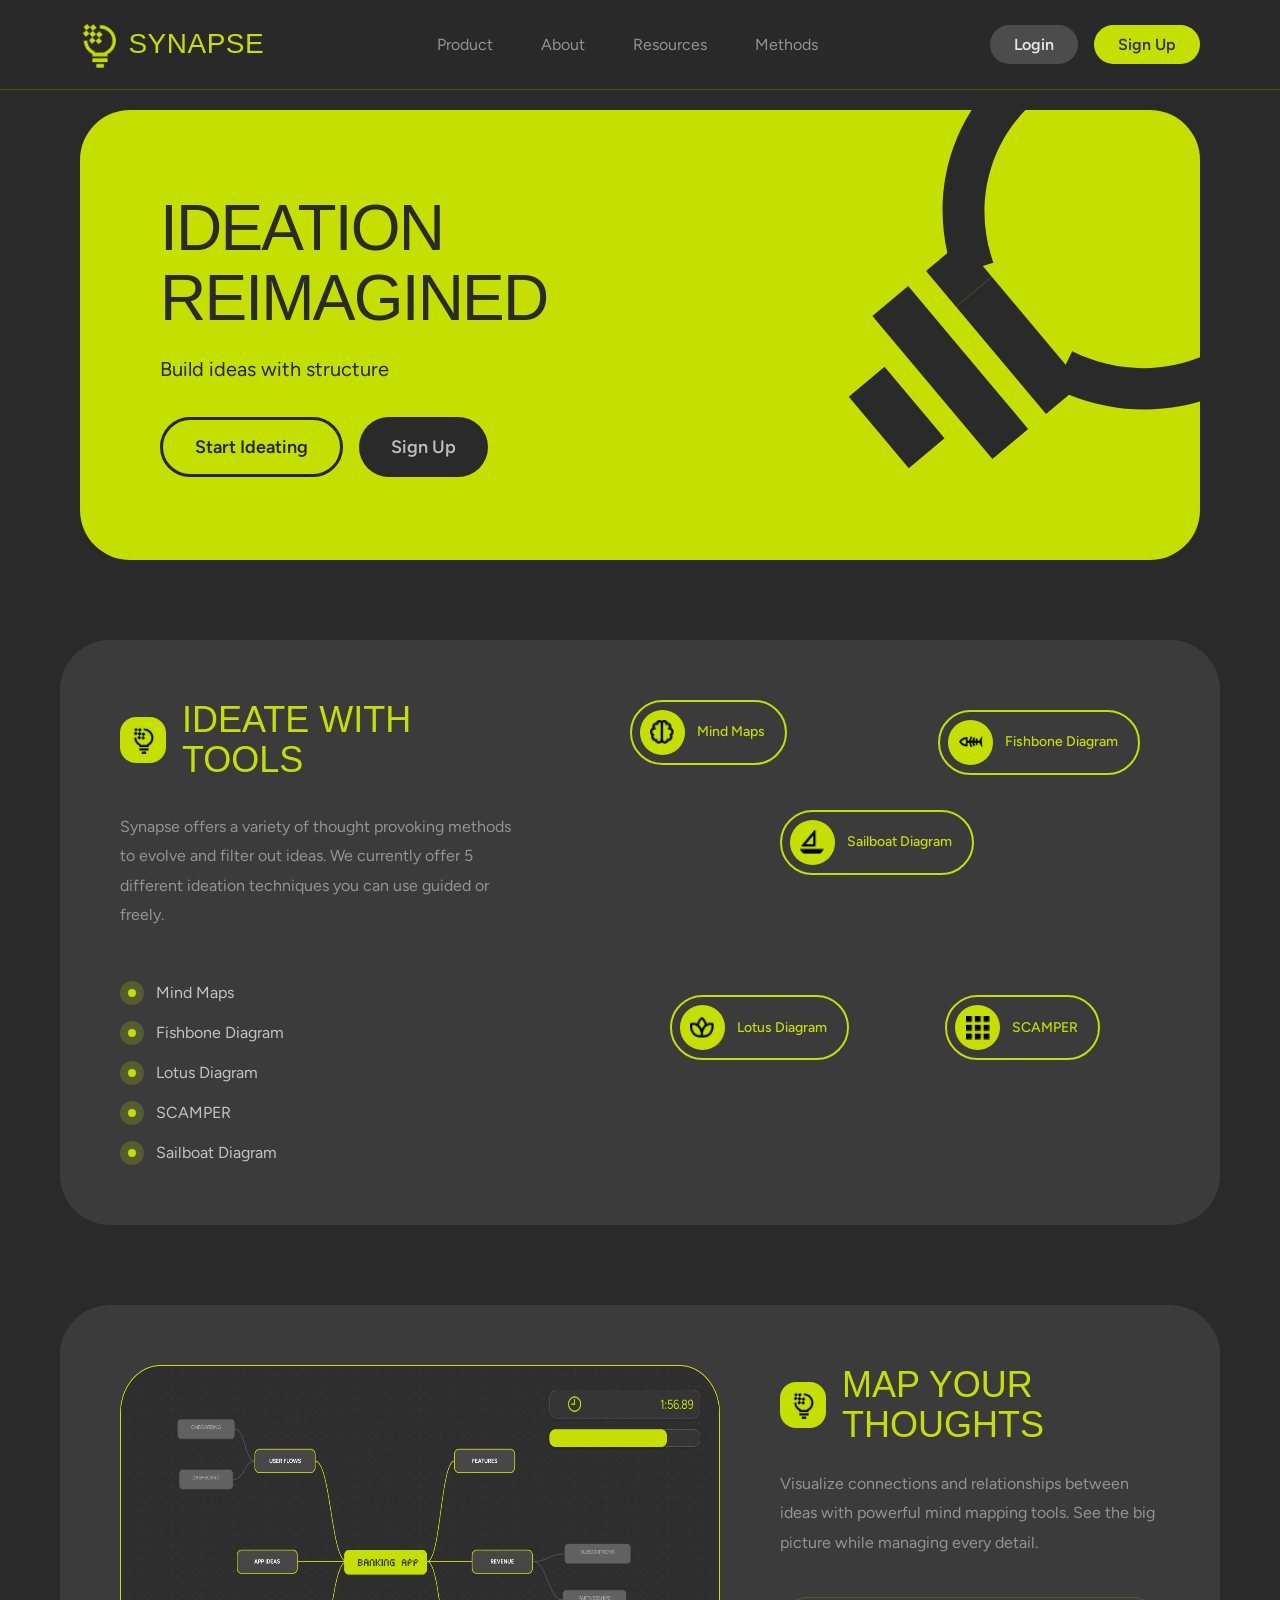
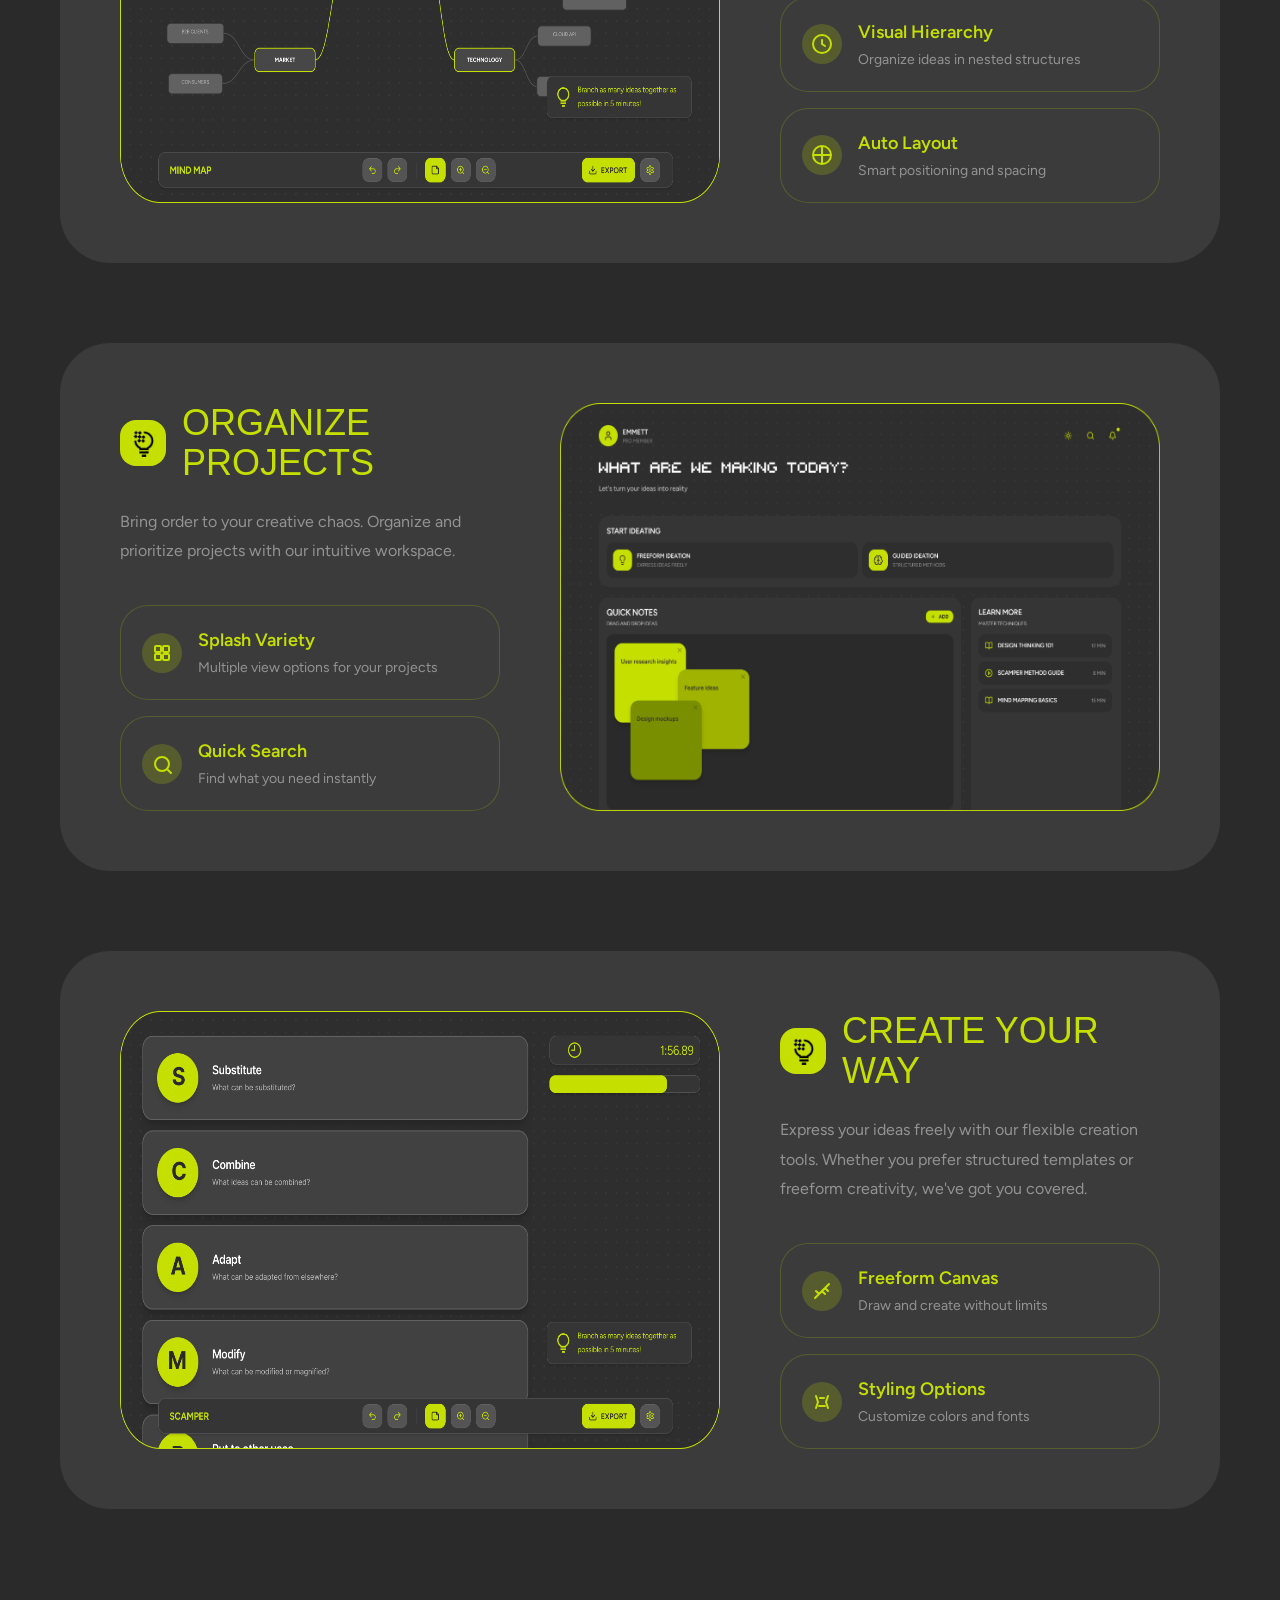
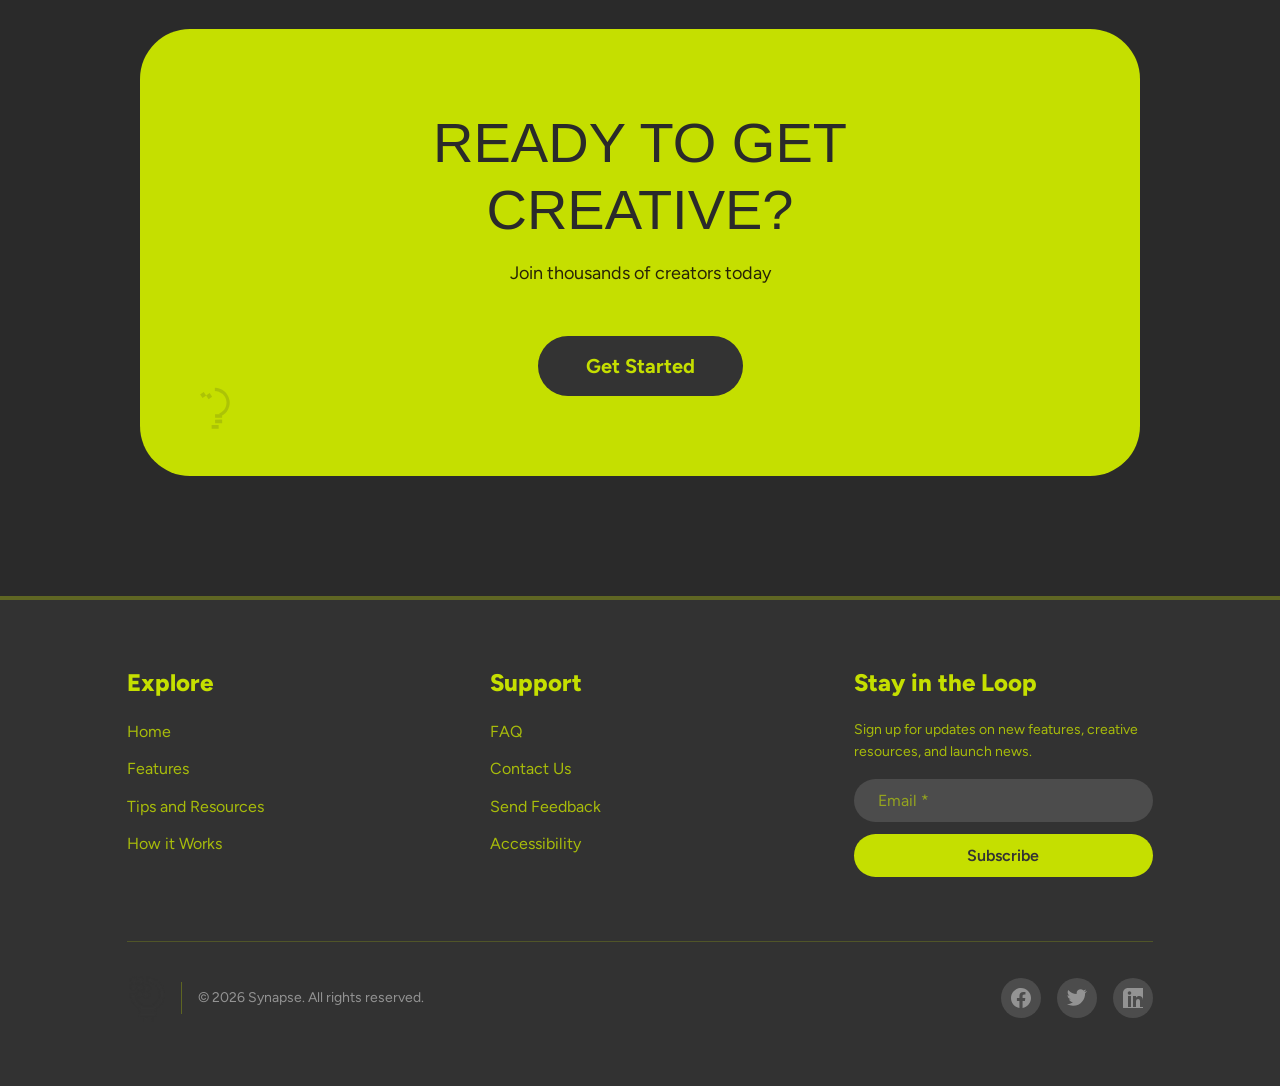
==== commit 06de62b1: "Finished website" ====
--- a/index.html
+++ b/index.html
@@ -8,12 +8,12 @@
     <link rel="preconnect" href="https://fonts.googleapis.com">
     <link rel="preconnect" href="https://fonts.gstatic.com" crossorigin>
     <link href="https://fonts.googleapis.com/css2?family=Figtree:wght@300;400;500;600;700;800;900&display=swap" rel="stylesheet">
-    <link href="https://fonts.cdnfonts.com/css/coolville" rel="stylesheet">
+
 </head>
 <body>
     <!-- Main Container -->
     <div class="web-home">
-        
+
         <!-- Header -->
         <header class="header">
             <div class="header-container">
@@ -22,13 +22,13 @@
                     <img src="allimages/logo.png" alt="Synapse Logo" class="logo-img">
                     <span class="logo-title">SYNAPSE</span>
                 </div>
-                
+
                 <!-- Navigation -->
                 <nav class="nav">
-                    <a href="#" class="nav-link active">Product</a>
-                    <a href="#" class="nav-link">About</a>
-                    <a href="#" class="nav-link">Resources</a>
-                    <a href="#" class="nav-link">Methods</a>
+                    <a href="product.html" class="nav-link">Product</a>
+                    <a href="about.html" class="nav-link">About</a>
+                    <a href="resources.html" class="nav-link">Resources</a>
+                    <a href="methods.html" class="nav-link">Methods</a>
                 </nav>
                 
                 <!-- Action Buttons -->
@@ -39,32 +39,30 @@
             </div>
         </header>
 
-        <!-- Hero Section -->
-        <section class="hero">
-            <div class="hero-content">
-                <div class="hero-card">
-                    <div class="hero-text-content">
-                        <h1 class="hero-title">
-                            IDEATION<br>
-                            REIMAGINED
-                        </h1>
-                        <p class="hero-subtitle">Build ideas with structure</p>
-                        <div class="hero-buttons">
-                            <button class="btn-outline">Start Ideating</button>
-                            <button class="btn-dark">Sign Up</button>
-                        </div>
-                    </div>
-                    
-                    <!-- Hero Image -->
-                    <div class="hero-icon">
-                        <svg width="398" height="534" viewBox="0 0 398 534" fill="none" xmlns="http://www.w3.org/2000/svg" class="hero-bulb-svg">
-                            <path d="M165.181 0.00292969C202.99 1.10717 239.485 14.8808 268.448 38.9775C297.411 63.0743 317.055 96.0015 324.023 132.151C330.992 168.302 324.856 205.439 306.666 237.231L304.931 240.189C289.911 265.131 268.059 285.353 241.884 298.76V321.892H203.191V283.198H214.688L211.209 274.735C238.774 264.523 261.648 245.289 275.937 220.315C289.778 196.123 294.733 167.993 290.053 140.441L289.572 137.772C284.269 110.263 269.621 85.1301 248.025 66.377L245.916 64.5811C223.214 45.6937 194.619 34.8776 164.988 33.9688V0L165.181 0.00292969Z" fill="#2A2A2A"/>
-                            <path d="M203.195 437.983H164.503V399.291H203.195V437.983ZM164.495 437.972H125.803V399.279H164.495V437.972ZM203.181 341.259H241.865V379.951H203.173V379.939H164.488V341.247H203.181V341.259ZM125.796 341.251H164.48V379.943H125.788V379.935H87.1035V341.241H125.796V341.251ZM35.0459 159.297C35.5618 178.058 40.4477 196.675 49.502 213.704C63.215 239.496 85.6402 260.051 112.955 271.866L107.913 283.214H125.787V283.209H164.479V321.902H125.795V321.906H87.1025V297.048C58.8458 282.07 35.5066 259.431 20.0771 231.869L18.4102 228.812C6.84315 207.056 0.619375 183.265 0 159.297H35.0459ZM203.181 321.896H164.488V283.203H203.181V321.896Z" fill="#2A2A2A"/>
-                        </svg>
-                    </div>
-                </div>
-            </div>
-        </section>
+      <section class="hero">
+    <div class="hero-content">
+        <div class="hero-card">
+            <div class="hero-text-content">
+                <h1 class="hero-title-index">
+                    IDEATION<br>
+                    REIMAGINED
+                </h1>
+                <p class="hero-subtitle">Build ideas with structure</p>
+                <div class="hero-buttons">
+                    <button class="btn-outline">Start Ideating</button>
+                    <button class="btn-dark">Sign Up</button>
+                </div>
+            </div>
+
+            <div class="hero-icon">
+                <svg width="398" height="534" viewBox="0 0 398 534" fill="none" xmlns="http://www.w3.org/2000/svg" class="hero-bulb-svg">
+                    <path d="M165.181 0.00292969C202.99 1.10717 239.485 14.8808 268.448 38.9775C297.411 63.0743 317.055 96.0015 324.023 132.151C330.992 168.302 324.856 205.439 306.666 237.231L304.931 240.189C289.911 265.131 268.059 285.353 241.884 298.76V321.892H203.191V283.198H214.688L211.209 274.735C238.774 264.523 261.648 245.289 275.937 220.315C289.778 196.123 294.733 167.993 290.053 140.441L289.572 137.772C284.269 110.263 269.621 85.1301 248.025 66.377L245.916 64.5811C223.214 45.6937 194.619 34.8776 164.988 33.9688V0L165.181 0.00292969Z" fill="#2A2A2A"/>
+                    <path d="M203.195 437.983H164.503V399.291H203.195V437.983ZM164.495 437.972H125.803V399.279H164.495V437.972ZM203.181 341.259H241.865V379.951H203.173V379.939H164.488V341.247H203.181V341.259ZM125.796 341.251H164.48V379.943H125.788V379.935H87.1035V341.241H125.796V341.251ZM35.0459 159.297C35.5618 178.058 40.4477 196.675 49.502 213.704C63.215 239.496 85.6402 260.051 112.955 271.866L107.913 283.214H125.787V283.209H164.479V321.902H125.795V321.906H87.1025V297.048C58.8458 282.07 35.5066 259.431 20.0771 231.869L18.4102 228.812C6.84315 207.056 0.619375 183.265 0 159.297H35.0459ZM203.181 321.896H164.488V283.203H203.181V321.896Z" fill="#2A2A2A"/>
+                </svg>
+            </div>
+        </div>
+    </div>
+</section>
 
         <!-- Ideate With Tools Section -->
         <section class="tools-section">
@@ -79,12 +77,12 @@
                                 </div>
                                 <h2 class="section-title">IDEATE WITH TOOLS</h2>
                             </div>
-                            
+
                             <p class="section-description">
-                                Synapse offers a variety of thought provoking methods to evolve and filter out ideas. 
+                                Synapse offers a variety of thought provoking methods to evolve and filter out ideas.
                                 We currently offer 5 different ideation techniques you can use guided or freely.
                             </p>
-                            
+
                             <!-- Method List with Custom Bullets -->
                             <ul class="method-list">
                                 <li class="method-item">
@@ -119,7 +117,7 @@
                                 </li>
                             </ul>
                         </div>
-                        
+
                         <!-- Right Column: Method Pills -->
                         <div class="method-pills-column">
                             <div class="method-pill-container" style="position: absolute; top: 0; left: 50px;">
@@ -128,28 +126,28 @@
                                 </div>
                                 <span class="pill-label">Mind Maps</span>
                             </div>
-                            
+
                             <div class="method-pill-container" style="position: absolute; top: 10px; right: 20px;">
                                 <div class="pill-icon-circle">
                                     <img src="allimages/fishbone.png" alt="Fishbone" class="pill-icon">
                                 </div>
                                 <span class="pill-label">Fishbone Diagram</span>
                             </div>
-                            
+
                             <div class="method-pill-container" style="position: absolute; top: 110px; left: 200px;">
                                 <div class="pill-icon-circle">
                                     <img src="allimages/sailboat.png" alt="Sailboat" class="pill-icon">
                                 </div>
                                 <span class="pill-label">Sailboat Diagram</span>
                             </div>
-                            
+
                             <div class="method-pill-container" style="position: absolute; bottom: 20px; left: 90px;">
                                 <div class="pill-icon-circle">
                                     <img src="allimages/lotus.png" alt="Lotus" class="pill-icon">
                                 </div>
                                 <span class="pill-label">Lotus Diagram</span>
                             </div>
-                            
+
                             <div class="method-pill-container" style="position: absolute; bottom: 20px; right: 60px;">
                                 <div class="pill-icon-circle">
                                     <img src="allimages/scamper.png" alt="SCAMPER" class="pill-icon">
@@ -171,7 +169,7 @@
                         <div class="demo-container">
                             <img src="allimages/mindmap_demo.png" alt="Mind Map Demo" class="demo-image">
                         </div>
-                        
+
                         <!-- Right: Content -->
                         <div class="section-text-content">
                             <div class="section-header">
@@ -180,12 +178,12 @@
                                 </div>
                                 <h2 class="section-title">MAP YOUR THOUGHTS</h2>
                             </div>
-                            
+
                             <p class="section-description-alt">
-                                Visualize connections and relationships between ideas with powerful mind mapping tools. 
+                                Visualize connections and relationships between ideas with powerful mind mapping tools.
                                 See the big picture while managing every detail.
                             </p>
-                            
+
                             <!-- Feature Cards -->
                             <div class="feature-cards">
                                 <div class="feature-card">
@@ -200,7 +198,7 @@
                                         <p class="feature-card-text">Organize ideas in nested structures</p>
                                     </div>
                                 </div>
-                                
+
                                 <div class="feature-card">
                                     <div class="feature-icon-box">
                                         <svg width="20" height="20" viewBox="0 0 20 20" fill="none">
@@ -233,11 +231,11 @@
                                 </div>
                                 <h2 class="section-title">ORGANIZE PROJECTS</h2>
                             </div>
-                            
+
                             <p class="section-description-alt">
                                 Bring order to your creative chaos. Organize and prioritize projects with our intuitive workspace.
                             </p>
-                            
+
                             <!-- Feature Cards -->
                             <div class="feature-cards">
                                 <div class="feature-card">
@@ -254,7 +252,7 @@
                                         <p class="feature-card-text">Multiple view options for your projects</p>
                                     </div>
                                 </div>
-                                
+
                                 <div class="feature-card">
                                     <div class="feature-icon-box">
                                         <svg width="20" height="20" viewBox="0 0 20 20" fill="none">
@@ -269,7 +267,7 @@
                                 </div>
                             </div>
                         </div>
-                        
+
                         <!-- Right: Demo Image -->
                         <div class="demo-container">
                             <img src="allimages/home_demo.png" alt="Projects Demo" class="demo-image">
@@ -288,7 +286,7 @@
                         <div class="demo-container">
                             <img src="allimages/scamper_demo.png" alt="SCAMPER Demo" class="demo-image">
                         </div>
-                        
+
                         <!-- Right: Content -->
                         <div class="section-text-content">
                             <div class="section-header">
@@ -297,12 +295,12 @@
                                 </div>
                                 <h2 class="section-title">CREATE YOUR WAY</h2>
                             </div>
-                            
+
                             <p class="section-description-alt">
-                                Express your ideas freely with our flexible creation tools. 
+                                Express your ideas freely with our flexible creation tools.
                                 Whether you prefer structured templates or freeform creativity, we've got you covered.
                             </p>
-                            
+
                             <!-- Feature Cards -->
                             <div class="feature-cards">
                                 <div class="feature-card">
@@ -316,7 +314,7 @@
                                         <p class="feature-card-text">Draw and create without limits</p>
                                     </div>
                                 </div>
-                                
+
                                 <div class="feature-card">
                                     <div class="feature-icon-box">
                                         <svg width="20" height="20" viewBox="0 0 20 20" fill="none">
@@ -345,7 +343,7 @@
                         <p class="cta-text">Join thousands of creators today</p>
                         <button class="btn-cta">Get Started</button>
                     </div>
-                    
+
                     <!-- CTA Icon -->
                     <div class="cta-icon">
                         <svg width="187" height="43" viewBox="0 0 187 43" fill="none" xmlns="http://www.w3.org/2000/svg">
@@ -376,7 +374,7 @@
                             <li><a href="#">How it Works</a></li>
                         </ul>
                     </div>
-                    
+
                     <!-- Support Column -->
                     <div class="footer-column">
                         <h3 class="footer-heading">Support</h3>
@@ -387,7 +385,7 @@
                             <li><a href="#">Accessibility</a></li>
                         </ul>
                     </div>
-                    
+
                     <!-- Newsletter Column -->
                     <div class="footer-column newsletter">
                         <h3 class="footer-heading">Stay in the Loop</h3>
@@ -398,7 +396,7 @@
                         </form>
                     </div>
                 </div>
-                
+
                 <!-- Footer Bottom -->
                 <div class="footer-bottom">
                     <div class="footer-brand">
@@ -406,7 +404,7 @@
                         <span class="divider"></span>
                         <span class="copyright">© 2026 Synapse. All rights reserved.</span>
                     </div>
-                    
+
                     <div class="social-links">
                         <a href="#" class="social-icon">
                             <svg width="20" height="20" viewBox="0 0 20 20" fill="none">
--- a/style.css
+++ b/style.css
@@ -3,6 +3,13 @@
     margin: 0;
     padding: 0;
     box-sizing: border-box;
+}
+
+@font-face {
+    font-family: 'Coolville';
+    src: url('fonts/Coolville.ttf') format('truetype');
+    font-weight: normal;
+    font-style: normal;
 }
 
 body {
@@ -182,10 +189,10 @@
 
 /* ─── HERO SECTION ─────────────────────────────────────────── */
 .hero {
-    padding: 110px 80px 40px; /* top = nav height (90px) + 20px gap */
+    padding: 110px 80px 40px;
     display: flex;
     justify-content: center;
-    align-items: flex-start;  /* align to top, not center */
+    align-items: flex-start;
 }
 
 .hero-content {
@@ -193,23 +200,45 @@
     width: 100%;
 }
 
+/* .hero-card {
+    background-color: #c5df00;
+    border-radius: 50px;
+    padding: 60px 0 60px 80px;
+    position: relative;
+    overflow: visible;
+    display: flex;
+    align-items: center;
+    justify-content: space-between;
+    gap: 40px;
+}
+*/
+
 .hero-card {
     background-color: #c5df00;
     border-radius: 50px;
-    padding: 60px 0 60px 80px;  /* no right padding — images flush right */
+    padding-left: 80px ;
     position: relative;
-    overflow: visible;           /* allow images to show fully */
-    display: flex;
-    align-items: center;
-    justify-content: space-between;
-    gap: 40px;
+    overflow: hidden; /* Important: clips the bulb to the card boundary */
+    display: flex;
+    align-items: center;
+    min-height: 450px; /* Adjust based on your text height */
 }
 
 .hero-text-content {
     position: relative;
-    z-index: 2;
-    max-width: 420px;
-    flex-shrink: 0;
+    z-index: 2; /* Ensures text is always readable over the bulb */
+    max-width: 520px;
+}
+
+.hero-title-index {
+    font-family: 'Coolville', sans-serif;
+    font-size: 64px;
+    line-height: 1.1;
+    color: #2a2a2a;
+    font-weight: 400;
+    text-transform: uppercase;
+    letter-spacing: -1.8px;
+    margin-bottom: 20px;
 }
 
 .hero-title-product {
@@ -223,6 +252,13 @@
     margin-bottom: 20px;
 }
 
+.hero-subtitle {
+    font-size: 20px;
+    color: #272306;
+    margin-bottom: 32px;
+    font-weight: 400;
+}
+
 .hero-subtitle-product {
     font-size: 15px;
     line-height: 1.6;
@@ -230,13 +266,6 @@
     font-weight: 400;
 }
 
-.hero-subtitle {
-    font-size: 20px;
-    color: #272306;
-    margin-bottom: 32px;
-    font-weight: 400;
-}
-
 .hero-buttons {
     display: flex;
     gap: 16px;
@@ -247,15 +276,32 @@
     display: flex;
     flex-direction: column;
     gap: 16px;
-    flex-shrink: 0;
-    width: 400px;
-    align-self: stretch;         /* stretch full card height */
-    border-radius: 0 50px 50px 0; /* match card's right corners */
+    padding-left: 100px;
+    flex-shrink: 0px;
+    align-items: flex-end;
+    margin-top: 100px;
+    border-radius: 0 50px 50px 0;
 }
 
 .hero-graphic1-product,
 .hero-graphic2-product {
-    width: 100%;
+    width: 80%;
+    
+}
+
+.hero-icon {
+    position: absolute;
+    /* Positioned to bleed off the bottom-right corner */
+    right: -50px; 
+    bottom: -30px;
+    
+    /* scaleX(-1) flips it horizontally */
+    /* rotate(-10deg) gives it that angled look from your 'needed' image */
+    transform: scaleX(-1) rotate(-50deg);
+    
+    z-index: 1;
+    pointer-events: none;
+    opacity: 1;
 }
 
 .product1-img,
@@ -264,6 +310,697 @@
     height: auto;
     display: block;
 }
+
+.hero-bulb-svg {
+    width: 480px; /* Size scaled to match hero importance */
+    height: auto;
+    display: block;
+}
+
+/* ─────────────────────────────────────────────────────────── */
+
+/* Product Page Layout */
+.product-page .logo-link {
+    text-decoration: none;
+}
+
+.product-hero {
+    padding: 140px 80px 40px;
+}
+
+.product-hero-card {
+    background-color: #c5df00;
+    border-radius: 50px;
+    padding: 80px 64px;
+    display: grid;
+    grid-template-columns: minmax(420px, 1.1fr) 420px;
+    gap: 48px;
+    align-items: center;
+    position: relative;
+    overflow: hidden;
+}
+
+.product-hero-copy {
+    max-width: 640px;
+}
+
+.eyebrow-text {
+    font-size: 18px;
+    color: #2a2a2a;
+    text-transform: uppercase;
+    letter-spacing: 0.2em;
+    margin-bottom: 20px;
+    opacity: 0.9;
+}
+
+.product-hero-title {
+    font-family: 'Coolville', sans-serif;
+    font-size: 72px;
+    line-height: 0.98;
+    color: #2a2a2a;
+    font-weight: 400;
+    text-transform: none;
+    letter-spacing: -2px;
+    margin-bottom: 24px;
+}
+
+.product-hero-text,
+.product-section-text,
+.product-pill-text {
+    color: #272306;
+    line-height: 1.8;
+    font-size: 16px;
+    font-weight: 400;
+}
+
+.product-summary-copy {
+    color: #939393 ;
+    line-height: 1.8;
+    font-size: 16px;
+    font-weight: 400;
+    
+}
+
+.product-pill-group {
+    display: grid;
+    gap: 24px;
+    margin-right: 90px
+ 
+}
+
+.product-pill-card {
+    background-color: rgb(58, 59, 50);
+    border: 1px solid rgba(197, 223, 0, 0.3);
+    border-radius: 48px;
+    padding: 40px 48px;
+    margin-right: -200px;
+    display: grid;
+    gap: 28px;
+    align-items: center;
+    min-height: 160px;
+    overflow: visible;
+    transition: all 0.3s ease;
+}
+
+.product-pill-card:hover {
+    transform: scale(1.05);
+
+}
+
+.product-pill-bulb {
+    width: 64px;
+    height: 64px;
+    border-radius: 50%;
+    background-color: rgb(197, 223, 0);
+    display: grid;
+    place-items: center;
+    flex-shrink: 0;
+}
+
+.product-pill-bulb img {
+    width: 32px;
+    height: 32px;
+    object-fit: contain;
+}
+
+
+.product-pill-title {
+    font-size: 24px;
+    color: #c5df00;
+    margin-bottom: 12px;
+    font-weight: 700;
+    letter-spacing: 0.04em;
+    text-transform: uppercase;
+}
+
+.product-pill-text {
+    color: #c5df00;
+    font-size: 14px;
+    line-height: 1.7;
+    margin: 0;
+}
+
+.product-summary {
+    margin-top: 24px;
+}
+
+.product-summary-card {
+    background-color: #3b3b3b;
+    border-radius: 50px;
+    padding: 56px 64px;
+    margin-bottom: 90px ;
+    ;
+}
+
+.product-summary-heading {
+    font-family: 'Figtree' sans-serif;
+    font-size: 28px;
+    color: #c5df00;
+    font-style: italic;
+    font-weight: 500;
+    margin-bottom: 18px;
+    letter-spacing: -1px;
+    line-height: 1.05;
+}
+
+.product-feature {
+    padding-top: 40px;
+}
+
+.product-feature-card {
+    background-color: #3b3b3b;
+    border-radius: 50px;
+    padding: 40px;
+    overflow: visible;
+    position: relative;
+}
+
+.product-feature-visual-wrap {
+    position: relative;
+    border-radius: 61px;
+    overflow: visible;
+    background-color: #2a2a2a00;
+    min-height: 520px;
+    margin-bottom: -60px;
+    z-index: 5;
+}
+
+.product-feature-badge {
+    position: absolute;
+    left: 50%;
+    transform: translateX(-50%);
+    top: -70px;
+    width: 65%;
+    height: auto;
+    background: #c5df00;
+    border-radius: 40px 40px 0px 0px;
+    padding: 50px 36px;
+    display: flex;
+    align-items: center;
+    gap: 16px;
+    z-index: 4;
+    overflow: visible;
+}
+
+.badge-icon {
+    width: 40px;
+
+    height: 40px;
+    object-fit: contain;
+    flex-shrink: 0;
+}
+
+.badge-title {
+    font-family: 'Coolville', sans-serif;
+    font-size: 22px;
+    color: #2a2a2a;
+    font-weight: 400;
+
+    white-space: nowrap;
+}
+
+.product-feature-content {
+    padding-top: 80px;
+    padding-left: 0;
+    padding-right: 0;
+}
+
+.feature-image {
+    display: block;
+    width: 100%;
+    height: auto;
+    object-fit: contain;
+    max-height: 600px;
+    position: relative;
+    z-index: 6;
+}
+
+.product-feature-panel {
+    position: absolute;
+    top: 50%;
+    left: 50%;
+    transform: translate(-50%, -50%);
+    width: min(660px, calc(100% - 48px));
+    background: rgba(197, 223, 0, 0.14);
+    border: 1px solid rgba(197, 223, 0, 0.28);
+    border-radius: 40px;
+    padding: 34px 36px;
+    display: grid;
+    gap: 20px;
+    backdrop-filter: blur(8px);
+    box-shadow: 0 40px 80px rgba(0, 0, 0, 0.18);
+    display: none;
+}
+
+.product-feature-panel--guided {
+    background: rgba(197, 223, 0, 0.12);
+}
+
+.panel-icon {
+    width: 60px;
+    height: 60px;
+    border-radius: 24px;
+    background-color: #c5df00;
+    display: grid;
+    place-items: center;
+    box-shadow: 0 12px 30px rgba(0, 0, 0, 0.15);
+}
+
+.panel-icon img {
+    width: 34px;
+    height: 34px;
+    object-fit: contain;
+}
+
+.panel-type {
+    font-size: 13px;
+    text-transform: uppercase;
+    letter-spacing: 0.24em;
+    color: #2a2a2a;
+    margin-bottom: 8px;
+}
+
+.panel-title {
+    font-family: 'Figtree' sans-serif;
+    font-size: 28px;
+    font-weight: 50;
+    font-style: italic;
+    color: #c5df00;
+    margin: 0 0 16px 0;
+}
+
+.panel-description {
+    color: #939393;
+    font-size: 16px;
+    line-height: 1.8;
+    margin: 16px;
+}
+
+.product-info-grid {
+    display: grid;
+    grid-template-columns: repeat(2, minmax(0, 1fr));
+    gap: 24px;
+}
+
+.product-info-row {
+    display: flex;
+    flex-direction: row;
+    gap: 24px;
+    margin-top: 32px;
+}
+
+.product-info-row .product-info-card {
+    flex: 1;
+}
+
+.product-info-card {
+    background-color: rgba(197, 223, 0, 0.08);
+    border: 1px solid rgba(197, 223, 0, 0.18);
+    border-radius: 32px;
+    padding: 32px;
+}
+
+.product-info-card--bright {
+    background-color: rgba(197, 223, 0, 0.15);
+}
+
+.info-card-title {
+    font-size: 20px;
+    color: #c5df00;
+    margin-bottom: 18px;
+}
+
+.info-card-list {
+    color: #c5df00;
+    font-size: 15px;
+    line-height: 1.9;
+    margin-left: 18px;
+}
+
+.info-card-list li {
+    margin-bottom: 12px;
+}
+
+.cta-section {
+    padding: 40px 80px 80px;
+}
+
+/* ─────────────────────────────────────────────────────────── */
+
+/* info bar product */
+
+
+.info-bar-container {
+    background-color: #3b3b3b;
+    border-radius: 50px;
+    padding: 60px;
+    padding: 50px;
+    margin: 60px;
+    position: relative;
+    overflow: hidden; /* Important: clips the bulb to the card boundary */
+    display: flex;
+    align-items: center;
+    
+
+}
+
+/* ─────────────────────────────────────────────────────────── */
+
+
+
+/* about page */
+
+.about-hero {
+    padding: 140px 80px 40px;
+}
+
+.about-hero-card {
+    background-color: #c5df00;
+    border-radius: 50px;
+    padding: 80px 64px;
+    display: grid;
+    grid-template-columns: minmax(420px, 1.1fr) 420px;
+    gap: 48px;
+    align-items: center;
+    position: relative;
+    overflow: hidden;
+}
+
+.about-hero-copy {
+    max-width: 640px;
+}   
+
+.about-hero-title {
+    font-family: 'Coolville', sans-serif;
+    font-size: 72px;
+    line-height: 0.98;
+    color: #2a2a2a;
+    font-weight: 400;
+    text-transform: uppercase;
+    letter-spacing: -2px;
+    margin-bottom: 24px;
+}
+
+.about-hero-text {
+    color: #272306;
+    line-height: 1.8;
+    font-size: 16px;
+    font-weight: 400;
+}
+
+.about-summary {
+    margin-top: 24px;
+}
+
+.about-summary-card1 {
+    background-color: #3b3b3b;
+    border-radius: 50px;
+    padding: 56px 64px;
+    margin-bottom: 90px ;
+}
+
+.about-summary-container {
+    padding: 40px 80px;
+    flex-direction: row;
+    max-width: 1400px;
+    display: grid;
+    grid-template-columns: repeat(2, minmax(0, 1fr));
+    gap: 24px;
+    margin: 0 auto;
+}
+.about-summary-card2 {
+    background-color: #2a2a2a00;
+    border-radius: 50px;
+    border: #444 solid 1px;
+    border-color: rgba(201, 202, 194, 0.18);
+    padding: 56px 64px;
+    margin-bottom: 90px ;
+}
+
+.about-summary-heading {
+    font-family: 'Coolville', sans-serif;
+    font-size: 24px;
+    color: #3a3a3a;
+    background-color: #b0c900;
+    border-radius: 30px;
+    width: fit-content;
+    padding: 15px 20px;
+    font-weight: 500;
+    margin-bottom: 18px;
+    letter-spacing: -1px;
+    line-height: 1.05;
+}
+
+.about-summary-copy {
+    color: #939393 ;
+    line-height: 1.8;
+    font-size: 16px;
+    font-weight: 400;
+}
+
+.about-summary-card3 {
+    background-color: #3b3b3b;
+    border-radius: 50px;
+    align-items: center;
+    padding: 56px 64px;
+    margin: 90px
+}
+
+/* Resources page styles */
+.resources-hero {
+    padding: 140px 80px 40px;
+}
+
+.resources-hero-card {
+    background-color: #c5df00;
+    border-radius: 50px;
+    padding: 80px 64px;
+    max-width: 1246px;
+    margin: 0 auto;
+}
+
+.resources-hero-title {
+    font-family: 'Coolville', sans-serif;
+    font-size: 64px;
+    line-height: 1.05;
+    color: #2a2a2a;
+    font-weight: 400;
+    text-transform: uppercase;
+    letter-spacing: -1.4px;
+    margin-bottom: 24px;
+    max-width: 920px;
+}
+
+.resources-hero-text {
+    font-size: 18px;
+    line-height: 1.8;
+    color: #272306;
+    max-width: 960px;
+}
+
+.resources-section {
+    padding: 0 80px 40px;
+}
+
+.resources-section-card {
+    background-color: #3b3b3b;
+    border: 1px solid #2a2a2a;
+    border-radius: 50px;
+    padding: 56px 64px;
+    max-width: 1246px;
+    margin: 0 auto 40px;
+}
+
+.resources-section-heading {
+    font-family: 'Coolville', sans-serif;
+    font-size: 36px;
+    line-height: 1.1;
+    color: #c5df00;
+    text-transform: uppercase;
+    letter-spacing: -0.9px;
+    margin-bottom: 24px;
+    max-width: 720px;
+}
+
+.resources-section-text {
+    color: #a9a9a9;
+    font-size: 16px;
+    line-height: 1.8;
+    margin-bottom: 18px;
+    max-width: 1060px;
+}
+
+.resources-card-grid {
+    max-width: 1246px;
+    margin: 0 auto;
+    display: flex;
+    flex-direction: column;
+    gap: 24px;
+}
+
+.resources-card {
+    background-color: #3b3b3b;
+    border: 1px solid #2a2a2a;
+    border-radius: 50px;
+    padding: 32px;
+    display: flex;
+    flex-direction: column;
+    gap: 24px;
+    min-height: 340px;
+}
+
+.resources-card-header {
+    display: flex;
+    align-items: center;
+    gap: 20px;
+}
+
+.resources-card-icon {
+    width: 64px;
+    height: 64px;
+    border-radius: 50%;
+    background-color: #c5df00;
+    display: grid;
+    place-items: center;
+    flex-shrink: 0;
+}
+
+.resources-card-icon img {
+    width: 32px;
+    height: 32px;
+    object-fit: contain;
+}
+
+.resources-card-title-wrap {
+    background-color: #c5df00;
+    border-radius: 50px;
+    padding: 18px 32px;
+    min-height: 84px;
+    display: flex;
+    align-items: center;
+    width: 100%;
+}
+
+.resources-card-title {
+    font-family: 'Coolville', sans-serif;
+    font-size: 32px;
+    color: #2a2a2a;
+    text-transform: uppercase;
+    letter-spacing: -1px;
+    margin: 0;
+}
+
+.resources-card-body {
+    background-color: #2a2a2a;
+    border-radius: 50px;
+    border: 1px solid rgba(197, 223, 0, 0.2);
+    padding: 32px 32px 24px;
+    display: flex;
+    flex-direction: column;
+    gap: 24px;
+    min-height: 220px;
+}
+
+.resources-card-text {
+    color: #d4d4d4;
+    font-size: 16px;
+    line-height: 1.8;
+    margin: 0;
+}
+
+.resources-card-tooltip {
+    display: flex;
+    align-items: center;
+    gap: 18px;
+    background-color: #1f1f1f;
+    border-radius: 50px;
+    border: 1px solid rgba(197, 223, 0, 0.18);
+    padding: 18px 24px;
+}
+
+.resources-card-tooltip-icon {
+    width: 44px;
+    height: 44px;
+    background-color: #c5df00;
+    border-radius: 50%;
+    display: grid;
+    place-items: center;
+    color: #2a2a2a;
+    font-size: 18px;
+    flex-shrink: 0;
+}
+
+.resources-card-callout {
+    font-family: 'Coolville', sans-serif;
+    font-size: 18px;
+    color: #c5df00;
+    line-height: 1.6;
+    margin: 0;
+}
+
+@media (max-width: 1200px) {
+    .resources-hero,
+    .resources-section {
+        padding-left: 60px;
+        padding-right: 60px;
+    }
+
+    .resources-card-grid {
+        grid-template-columns: 1fr;
+    }
+}
+
+@media (max-width: 768px) {
+    .resources-hero,
+    .resources-section {
+        padding: 110px 24px 40px;
+    }
+
+    .resources-hero-card,
+    .resources-section-card {
+        padding: 40px 24px;
+        border-radius: 32px;
+    }
+
+    .resources-hero-title {
+        font-size: 44px;
+    }
+
+    .resources-card {
+        min-height: auto;
+    }
+}
+
+.about-numbered-bullet {
+    width: 32px;
+    height: 32px;
+    background-color: #c5df00;
+    border-radius: 50%;
+    display: flex;
+    align-items: center;
+    justify-content: center;
+    color: #2a2a2a;
+    font-weight: 600;
+}
+
+.about-list {
+    list-style: none;
+    display: flex;
+    flex-direction: column;
+    gap: 16px;
+    margin-top: 20px;
+}
+
+.about-list-item {
+    display: flex;
+    align-items: center;
+    gap: 12px;
+    color: rgba(229, 229, 229, 0.8);
+    font-size: 16px;
+    line-height: 24px;
+}
+
+
 /* ─────────────────────────────────────────────────────────── */
 
 
@@ -728,15 +1465,15 @@
     .section-inset-container {
         padding: 40px 60px;
     }
-    
+
     .section-content-grid {
         grid-template-columns: 400px 1fr;
     }
-    
+
     .section-split-layout {
         grid-template-columns: 600px 1fr;
     }
-    
+
     .section-split-layout.reverse {
         grid-template-columns: 1fr 600px;
     }
@@ -747,23 +1484,84 @@
         grid-template-columns: 1fr;
         gap: 40px;
     }
-    
+
     .method-pills-column {
         height: 300px;
     }
-    
+
     .section-split-layout,
     .section-split-layout.reverse {
         grid-template-columns: 1fr;
         gap: 40px;
     }
-    
+
     .demo-container {
         height: 350px;
     }
 
     .hero-graphics-product {
         width: 300px;
+    }
+
+    .product-hero-card {
+        grid-template-columns: 1fr;
+        padding: 60px 48px;
+    }
+
+    .product-pill-card {
+        min-height: auto;
+    }
+
+    .product-feature-card {
+        padding: 32px;
+    }
+
+    .product-feature-visual-wrap {
+        margin-bottom: -50px;
+        min-height: 300px;
+    }
+
+    .product-feature-badge {
+        top: -50px;
+        height: auto;
+        font-size: 14px;
+        padding: 40px 28px;
+    }
+
+    .badge-icon {
+        width: 32px;
+        height: 32px;
+    }
+
+    .badge-title {
+        font-size: 18px;
+    }
+
+    .product-feature-content {
+        padding-top: 60px;
+    }
+
+    .product-feature-panel {
+        display: none;
+    }
+
+    .panel-title {
+        font-size: 34px;
+    }
+
+    .product-info-grid {
+        grid-template-columns: 1fr;
+    }
+
+    .product-info-row {
+        flex-direction: column;
+        gap: 24px;
+    }
+
+    .product-summary-card,
+    .product-feature-card,
+    .product-info-card {
+        padding: 32px;
     }
 }
 
@@ -771,68 +1569,684 @@
     .header {
         padding: 0 24px;
     }
-    
+
     .nav {
         display: none;
     }
-    
-    .hero {
+
+    .product-hero {
         padding: 110px 24px 40px;
     }
 
-    .hero-card {
-        flex-direction: column;
-        padding: 40px 32px;
+    .product-hero-card {
+        grid-template-columns: 1fr;
+        padding: 40px 24px;
         border-radius: 32px;
-    }
-
-    .hero-graphics-product {
-        width: 100%;
-        border-radius: 0 0 32px 32px;
-    }
-    
+        gap: 24px;
+    }
+
+    .product-hero-title {
+        font-size: 48px;
+    }
+
+    .product-hero-text,
+    .product-section-text,
+    .product-summary-copy {
+        font-size: 15px;
+    }
+
+    .product-pill-card {
+        padding: 32px 28px;
+        min-height: 140px;
+        gap: 20px;
+    }
+
     .section-inset-container {
         padding: 20px 24px;
     }
-    
+
+    .section-split-layout,
+    .section-split-layout.reverse,
+    .product-info-grid {
+        grid-template-columns: 1fr;
+        gap: 24px;
+    }
+
+    .product-feature-card {
+        padding: 24px;
+    }
+
+    .product-feature-panel {
+        top: 45%;
+        width: calc(100% - 32px);
+        padding: 24px;
+    }
+
+    .panel-title {
+        font-size: 28px;
+    }
+
+    .product-info-card {
+        padding: 24px;
+    }
+
+    .feature-image {
+        max-height: 300px;
+    }
+
+    .product-feature-badge {
+        top: -40px;
+        width: 90%;
+        padding: 30px 20px;
+    }
+
+    .badge-icon {
+        width: 28px;
+        height: 28px;
+    }
+
+    .badge-title {
+        font-size: 16px;
+    }
+
+    .product-section-title {
+        font-size: 32px;
+    }
+
     .tools-section-bg,
     .map-section-bg,
     .organize-section-bg,
     .create-section-bg {
         padding: 40px 24px;
     }
-    
+
     .footer {
         padding: 64px 24px;
     }
-    
+
     .footer-content {
         grid-template-columns: 1fr;
         gap: 48px;
     }
-    
+
     .footer-bottom {
         flex-direction: column;
         gap: 24px;
         text-align: center;
     }
-    
+
     .cta-card {
         padding: 60px 32px;
     }
-    
+
     .cta-title {
         font-size: 40px;
     }
+}
+
+/* ─── EXHIBITION SCREENS ─── */
+/* These rules handle the specific full-screen loop video setup */
+
+.exhibition-body {
+    background-color: #c5df00;
+    overflow: hidden; /* Prevent scrolling on the loop screen */
+    width: 100vw;
+    height: 100vh;
+    cursor: pointer; /* Hint that interaction is possible */
+}
+
+.loop-container {
+    position: relative;
+    width: 100%;
+    height: 100%;
+    display: flex;
+    justify-content: center;
+    align-items: center;
+    overflow: hidden;
+}
+
+.loop-video {
+    width: 100%;
+    height: 100%;
+    object-fit: cover; /* Video fills the container */
+    z-index: 1;
+}
+
+/* This bar hides the unwanted text at the bottom of loop.mp4 */
+.crop-bar {
+    position: absolute;
+    bottom: 0;
+    left: 0;
+    width: 100%;
+    height: 80px; /* Adjust this height to cover your specific text */
+    background-color: #c5df00;
+    z-index: 10; /* Sits over the video */
+}
+
+.interaction-text {
+    position: absolute;
+    bottom: 24px; /* Centered in the crop bar area */
+    left: 50%;
+    transform: translateX(-50%);
+    font-size: 16px;
+    color: rgba(0, 0, 0, 0.5); /* Small black text at 50% opacity */
+    font-weight: 500;
+    z-index: 20; /* Sits over the crop bar */
+    pointer-events: none; /* Clicking text counts as clicking the screen */
 }
 
 /* Smooth Scrolling */
 html {
     scroll-behavior: smooth;
+}
+
+/* ─── METHODS PAGE STYLES ─── */
+
+.methods-hero {
+    padding: 140px 80px 60px;
+    background-color: #2a2a2a;
+}
+
+.methods-hero-card {
+    max-width: 1246px;
+    margin: 0 auto;
+}
+
+.methods-hero-title {
+    font-family: 'Coolville', sans-serif;
+    font-size: 64px;
+    font-weight: 100;
+    line-height: 1.1;
+    color: #c5df00;
+    letter-spacing: -1.5px;
+    margin-bottom: 24px;
+}
+
+.methods-hero-text {
+    font-size: 18px;
+    color: #a9a9a9;
+    line-height: 1.8;
+    max-width: 720px;
+}
+
+.methods-section {
+    padding: 80px;
+    background-color: #2a2a2a;
+}
+
+.method-card {
+    background-color: #3b3b3b;
+    border: 1px solid #2a2a2a;
+    border-radius: 50px;
+    padding: 56px 64px;
+    margin-bottom: 56px;
+    display: grid;
+    grid-template-columns: 1fr 1fr;
+    gap: 56px;
+    align-items: start;
+}
+
+.method-badge {
+    position: absolute;
+    top: -30px;
+    left: 64px;
+    background: #c5df00;
+    border-radius: 40px;
+    padding: 12px 32px;
+    z-index: 10;
+}
+
+.method-badge-text {
+    font-family: 'Coolville', sans-serif;
+    font-size: 16px;
+    color: #2a2a2a;
+    text-transform: uppercase;
+    font-weight: 600;
+    letter-spacing: 0.5px;
+}
+
+.method-visual-wrap {
+    position: relative;
+    margin-top: 30px;
+}
+
+.method-image {
+    width: 100%;
+    height: auto;
+    object-fit: contain;
+    border-radius: 32px;
+    max-height: 450px;
+}
+
+.method-content {
+    display: flex;
+    flex-direction: column;
+    gap: 24px;
+}
+
+.method-title {
+    font-family: 'Coolville', sans-serif;
+    font-size: 36px;
+    line-height: 1.2;
+    color: #c5df00;
+    font-weight: 100;
+    letter-spacing: -0.9px;
+    margin: 0;
+}
+
+.method-description {
+    font-size: 16px;
+    color: #a9a9a9;
+    line-height: 1.8;
+    margin: 0;
+}
+
+.method-steps {
+    display: flex;
+    flex-direction: column;
+    gap: 16px;
+    margin-top: 12px;
+}
+
+.step {
+    display: flex;
+    align-items: flex-start;
+    gap: 16px;
+    padding: 16px 20px;
+    background-color: #2a2a2a;
+    border-radius: 32px;
+    border: 1px solid rgba(197, 223, 0, 0.15);
+}
+
+.step-icon {
+    font-family: 'Coolville', sans-serif;
+    font-size: 20px;
+    color: #c5df00;
+    font-weight: 600;
+    flex-shrink: 0;
+    width: 24px;
+    text-align: center;
+}
+
+.step p {
+    font-size: 14px;
+    color: #d4d4d4;
+    line-height: 1.6;
+    margin: 0;
+}
+
+/* Methods Page Responsive */
+@media (max-width: 1200px) {
+    .methods-hero {
+        padding: 120px 60px 50px;
+    }
+
+    .methods-section {
+        padding: 60px;
+    }
+
+    .method-card {
+        grid-template-columns: 1fr;
+        gap: 40px;
+        padding: 48px 48px 56px;
+    }
+
+    .method-visual-wrap {
+        order: -1;
+    }
+
+    .method-image {
+        max-height: 350px;
+    }
+}
+
+@media (max-width: 768px) {
+    .methods-hero {
+        padding: 110px 24px 40px;
+    }
+
+    .methods-hero-title {
+        font-size: 48px;
+    }
+
+    .methods-hero-text {
+        font-size: 15px;
+    }
+
+    .methods-section {
+        padding: 40px 24px;
+    }
+
+    .method-card {
+        padding: 40px 24px 48px;
+        margin-bottom: 40px;
+    }
+
+    .method-badge {
+        left: 24px;
+        top: -24px;
+    }
+
+    .method-title {
+        font-size: 28px;
+    }
+
+    .method-description {
+        font-size: 15px;
+    }
+
+    .step {
+        padding: 12px 16px;
+    }
+
+    .step-icon {
+        font-size: 18px;
+    }
+
+    .step p {
+        font-size: 13px;
+    }
+
+    .method-image {
+        max-height: 250px;
+    }
+}
+
+/* ─── ABOUT PAGE STYLES ─── */
+
+.about-section {
+    background-color: #2a2a2a;
+}
+
+.about-hero {
+    padding: 140px 80px 40px;
+    background-color: #2a2a2a;
+}
+
+.about-hero-card {
+    background-color: #c5df00;
+    border-radius: 45px;
+    padding: 64px 80px;
+    max-width: 1304px;
+    margin: 0 auto;
+    position: relative;
+    overflow: hidden;
+}
+
+.about-hero-title {
+    font-family: 'Coolville', sans-serif;
+    font-size: 72px;
+    line-height: 79.2px;
+    color: #2a2a2a;
+    font-weight: 400;
+    text-transform: uppercase;
+    letter-spacing: -1.5px;
+    margin-bottom: 24px;
+}
+
+.about-hero-text {
+    font-size: 18px;
+    line-height: 29.25px;
+    color: #2a2a2a;
+    font-weight: 400;
+    max-width: 600px;
+}
+
+.about-two-column {
+    display: grid;
+    grid-template-columns: 1fr 1fr;
+    gap: 32px;
+    max-width: 1304px;
+    margin: 0 auto;
+}
+
+.about-card {
+    border-radius: 45px;
+    padding: 52px;
+    position: relative;
+    outline: 1px solid #555555;
+    outline-offset: -1px;
+    min-height: 390px;
+    display: flex;
+    flex-direction: column;
+}
+
+.about-card-dark {
+    background-color: #3b3b3b;
+}
+
+.about-card-light {
+    background-color: #2a2a2a;
+}
+
+.about-card-alt {
+    background-color: #2a2a2a;
+    outline: 1px solid #555555;
+    outline-offset: -1px;
+}
+
+.about-card-badge {
+    background-color: #c5df00;
+    border-radius: 30px;
+    padding: 12px 32px;
+    width: fit-content;
+    margin-bottom: 32px;
+    color: #414141;
+    font-size: 42px;
+    font-family: Coolville;
+    font-weight: 400;
+    text-transform: uppercase;
+    line-height: 42px;
+    display: inline-block;
+}
+
+.about-card-content {
+    display: flex;
+    flex-direction: column;
+    gap: 16px;
+    flex: 1;
+}
+
+.about-card-text,
+.about-card-text-lg {
+    font-size: 18px;
+    line-height: 29.25px;
+    font-weight: 400;
+    margin: 0;
+}
+
+.about-card-text {
+    color: #939393;
+}
+
+.about-card-dark .about-card-text {
+    color: #c5c5c5;
+}
+
+.about-card-text-lg {
+    color: #c5c5c5;
+    font-size: 18px;
+}
+
+.about-card-alt .about-card-text {
+    color: #939393;
+}
+
+.about-steps {
+    display: flex;
+    flex-direction: column;
+    gap: 16px;
+    flex: 1;
+}
+
+.about-step {
+    display: flex;
+    align-items: flex-start;
+    gap: 16px;
+    height: auto;
+    position: relative;
+}
+
+.step-number {
+    width: 32px;
+    height: 32px;
+    background-color: #c5df00;
+    border-radius: 50%;
+    display: flex;
+    align-items: center;
+    justify-content: center;
+    flex-shrink: 0;
+    margin-top: 4px;
+    color: #333333;
+    font-size: 14px;
+    font-family: Figtree;
+    font-weight: 700;
+    line-height: 20px;
+}
+
+.step-text {
+    font-size: 16px;
+    line-height: 26px;
+    color: #939393;
+    font-weight: 400;
+    margin: 0;
+    flex: 1;
+}
+
+.about-card-full {
+    background-color: #3b3b3b;
+    border-radius: 45px;
+    outline: 1px solid #555555;
+    outline-offset: -1px;
+    padding: 52px;
+    max-width: 1304px;
+    margin: 0 auto;
+    display: flex;
+    flex-direction: column;
+}
+
+.about-card-full .about-card-badge {
+    margin-bottom: 32px;
+}
+
+.about-card-full .about-card-content {
+    gap: 24px;
+}
+
+.about-card-full .about-card-text-lg {
+    color: #c5c5c5;
+}
+
+/* About page responsive */
+@media (max-width: 1024px) {
+    .about-section,
+    .about-hero {
+        padding: 40px 60px;
+    }
+
+    .about-two-column {
+        gap: 24px;
+    }
+
+    .about-hero-card {
+        padding: 60px 48px;
+    }
+
+    .about-card {
+        padding: 40px;
+    }
+
+    .about-card-full {
+        padding: 40px;
+    }
+}
+
+@media (max-width: 768px) {
+    .about-section,
+    .about-hero {
+        padding: 32px 24px;
+    }
+
+    .about-hero {
+        padding: 110px 24px 40px;
+    }
+
+    .about-hero-card {
+        border-radius: 32px;
+        padding: 40px 24px;
+    }
+
+    .about-hero-title {
+        font-size: 48px;
+        line-height: 52.8px;
+    }
+
+    .about-hero-text {
+        font-size: 16px;
+        line-height: 26px;
+    }
+
+    .about-two-column {
+        grid-template-columns: 1fr;
+        gap: 20px;
+        padding: 0;
+    }
+
+    .about-card {
+        border-radius: 32px;
+        padding: 32px;
+        min-height: auto;
+    }
+
+    .about-card-badge {
+        border-radius: 24px;
+        padding: 10px 24px;
+        margin-bottom: 20px;
+    }
+
+    .about-card-badge {
+        font-size: 32px;
+        line-height: 32px;
+    }
+
+    .about-card-text,
+    .about-card-text-lg {
+        font-size: 16px;
+        line-height: 26px;
+    }
+
+    .step-number {
+        width: 28px;
+        height: 28px;
+        margin-top: 2px;
+    }
+
+    .step-number::before {
+        font-size: 12px;
+        line-height: 16px;
+    }
+
+    .step-text {
+        font-size: 14px;
+        line-height: 22px;
+    }
+
+    .about-card-full {
+        border-radius: 32px;
+        padding: 32px;
+    }
+
+    .about-steps {
+        gap: 12px;
+    }
+
+    .about-step {
+        gap: 12px;
+    }
 }
 
 /* Selection */
 ::selection {
     background-color: #c5df00;
     color: #333;
-}
+}
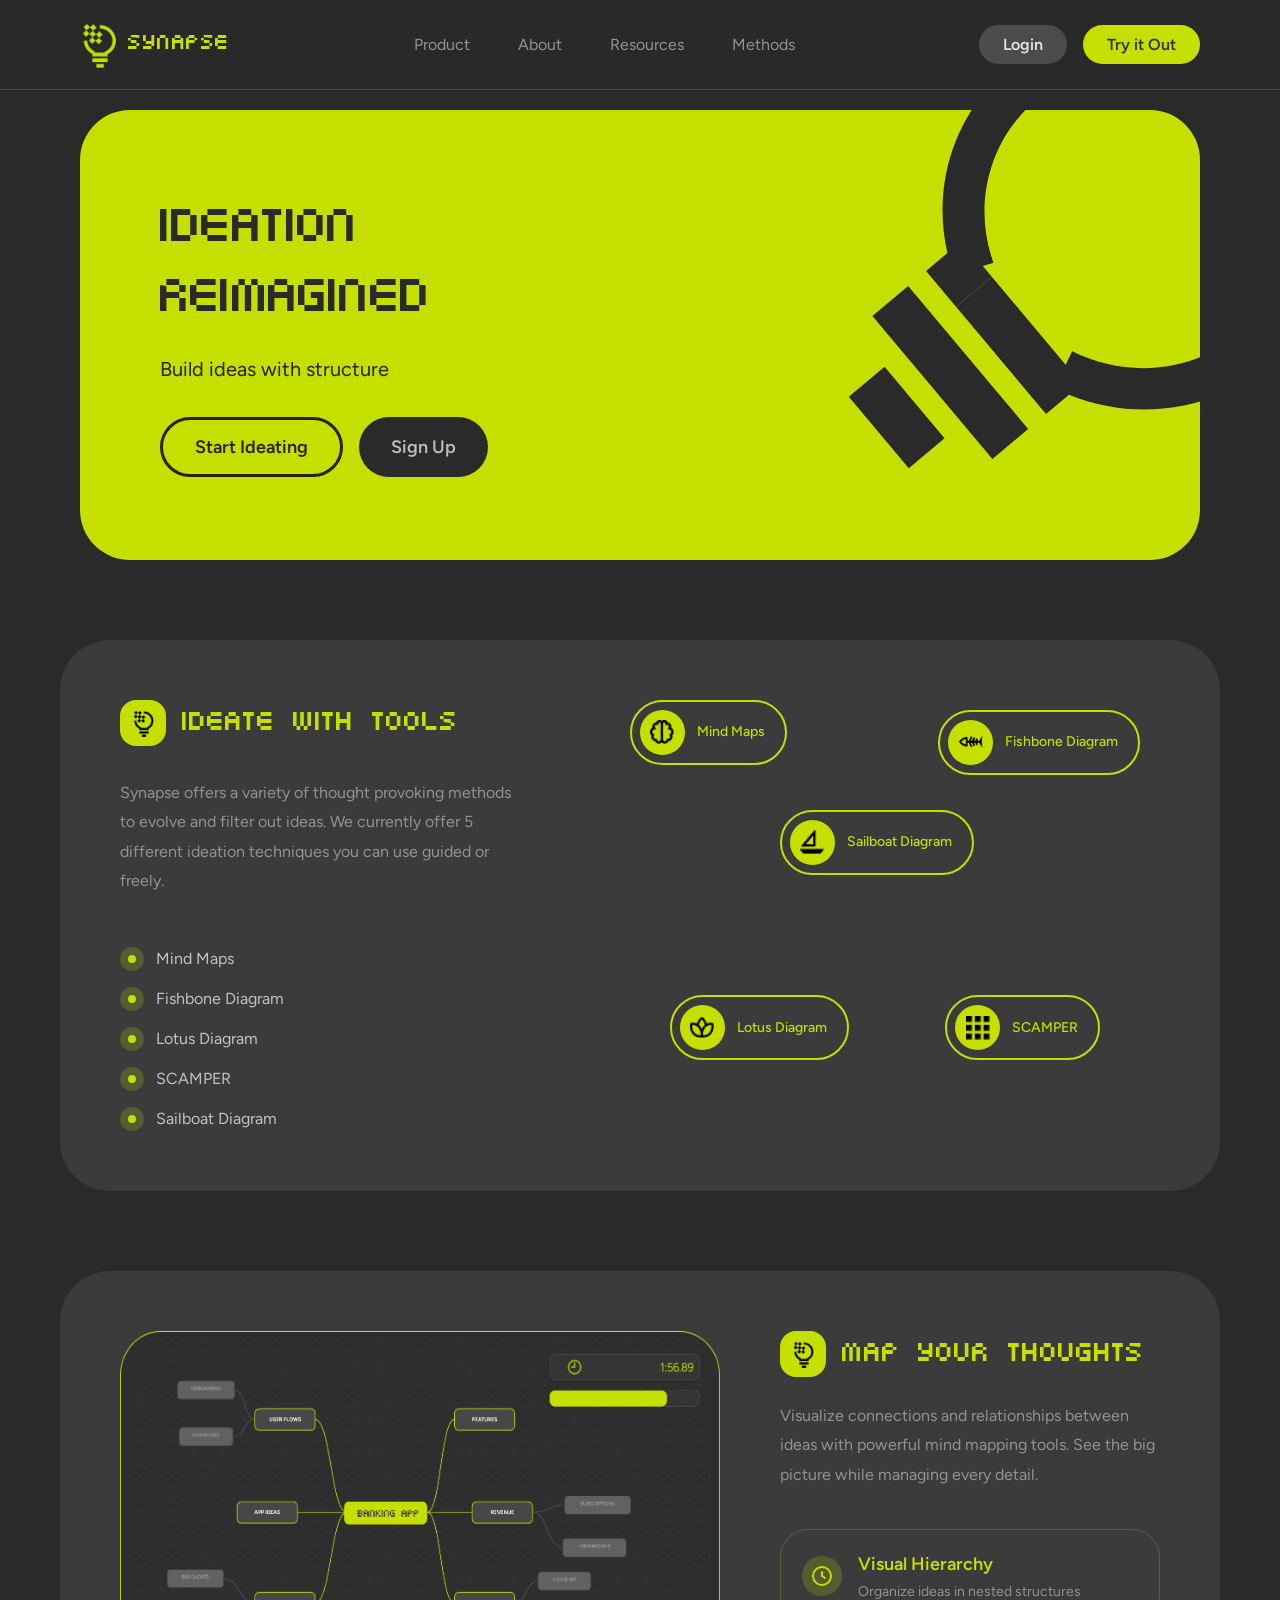
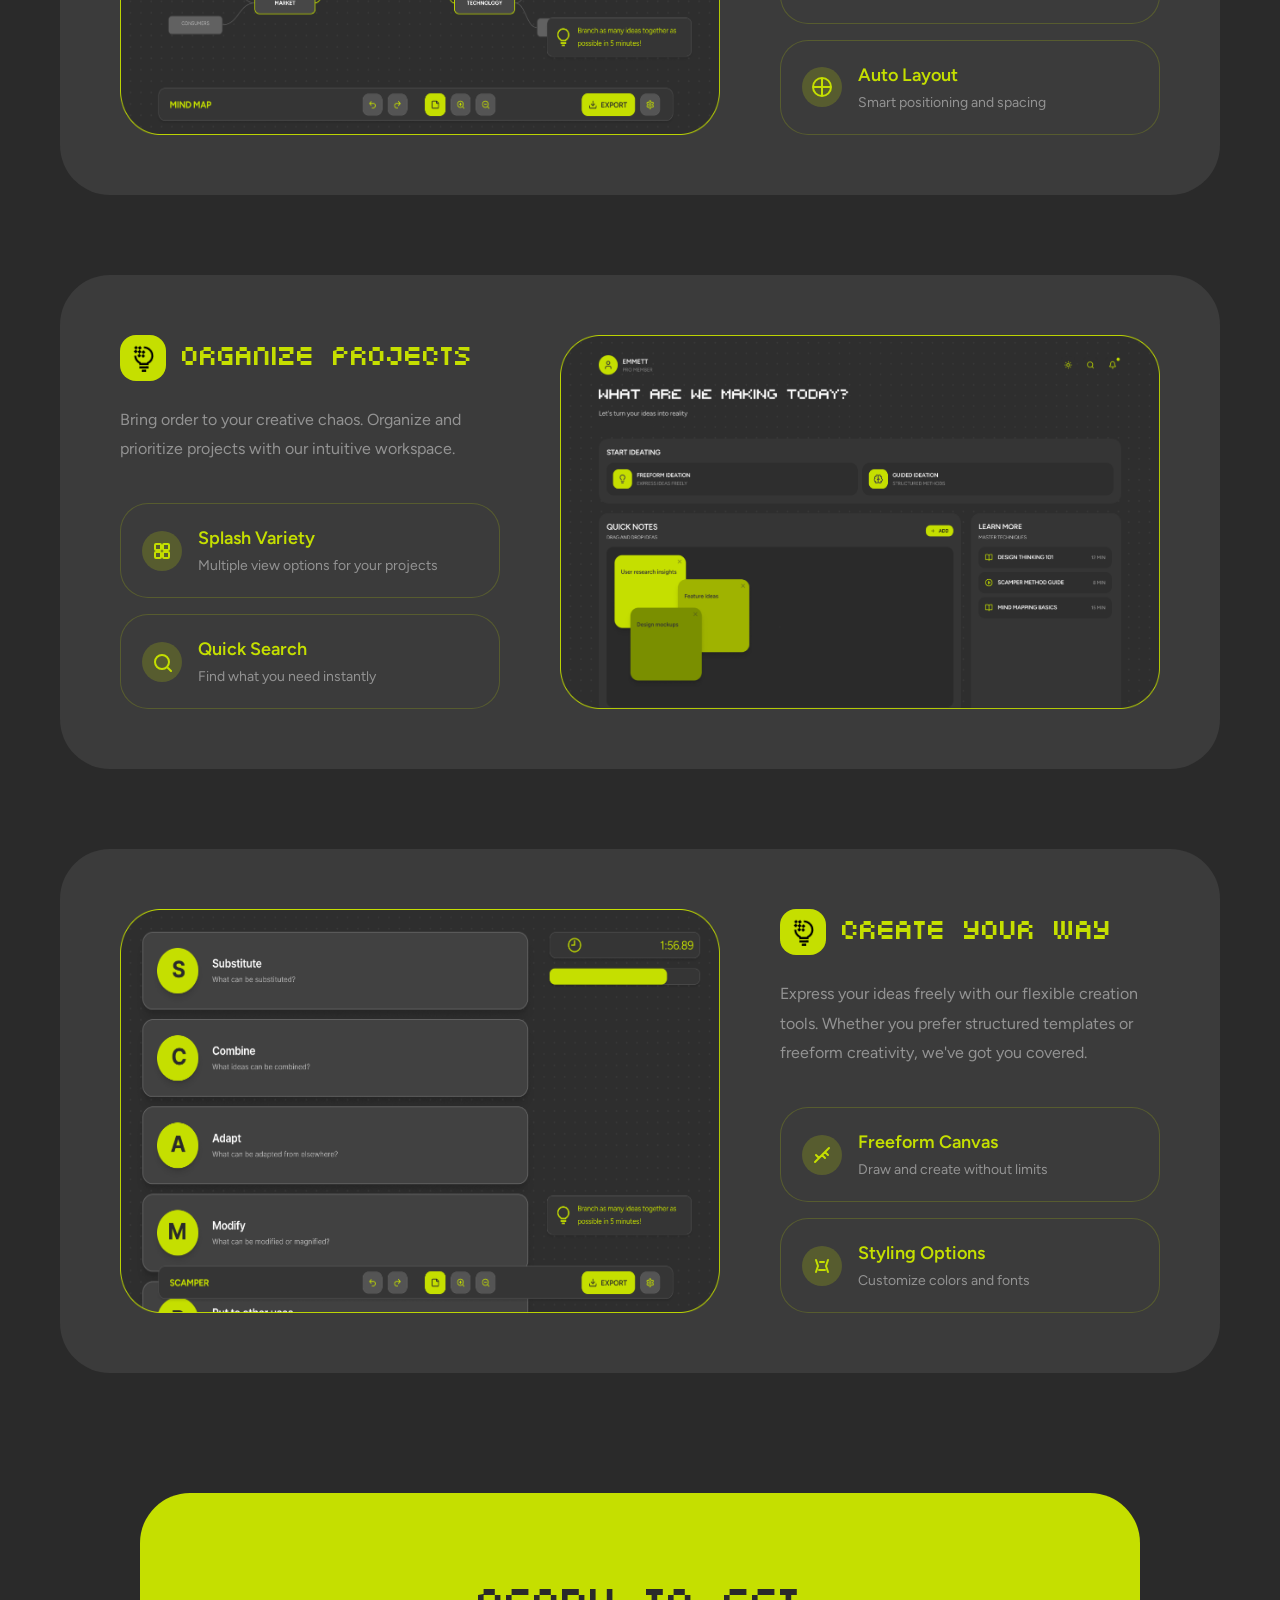
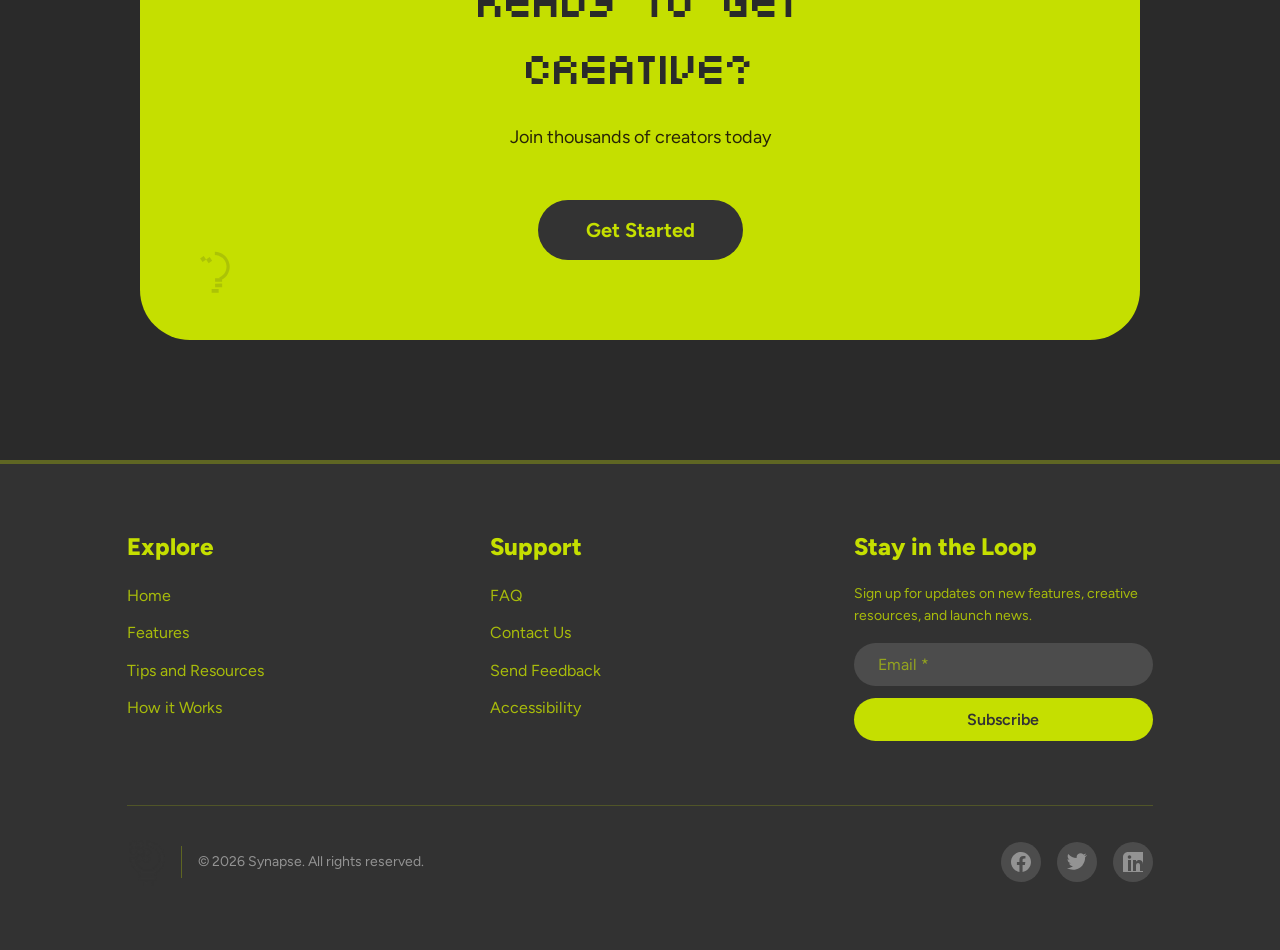
==== commit 03019a06: "Update index.html added link to web app" ====
--- a/index.html
+++ b/index.html
@@ -34,7 +34,9 @@
                 <!-- Action Buttons -->
                 <div class="header-actions">
                     <button class="btn-secondary">Login</button>
-                    <button class="btn-primary">Sign Up</button>
+                    <a href="https://plan-bleak-08123121.figma.site/" target="_blank" rel="noopener noreferrer">
+  <button class="btn-primary">Try it Out</button>
+</a>
                 </div>
             </div>
         </header>
@@ -341,7 +343,9 @@
                     <div class="cta-content">
                         <h2 class="cta-title">READY TO GET<br>CREATIVE?</h2>
                         <p class="cta-text">Join thousands of creators today</p>
-                        <button class="btn-cta">Get Started</button>
+                        <a href="https://plan-bleak-08123121.figma.site/" target="_blank" rel="noopener noreferrer">
+  <button class="btn-cta">Get Started</button>
+</a>
                     </div>
 
                     <!-- CTA Icon -->
@@ -427,4 +431,4 @@
         </footer>
     </div>
 </body>
-</html>+</html>
--- a/style.css
+++ b/style.css
@@ -7,7 +7,10 @@
 
 @font-face {
     font-family: 'Coolville';
-    src: url('fonts/Coolville.ttf') format('truetype');
+    src: url('fonts/e32565262cad9431a3ad048be471bd4c.woff2') format('woff2'),
+         url('fonts/Coolville.ttf.woff') format('woff'),
+         url('fonts/Coolville.ttf.eot') format('embedded-opentype'),
+         url('fonts/Coolville.svg#Coolville') format('svg');
     font-weight: normal;
     font-style: normal;
 }
@@ -816,6 +819,7 @@
     font-size: 36px;
     line-height: 1.1;
     color: #c5df00;
+    font-weight: 100;
     text-transform: uppercase;
     letter-spacing: -0.9px;
     margin-bottom: 24px;
@@ -885,6 +889,7 @@
     font-family: 'Coolville', sans-serif;
     font-size: 32px;
     color: #2a2a2a;
+    font-weight: 100;
     text-transform: uppercase;
     letter-spacing: -1px;
     margin: 0;
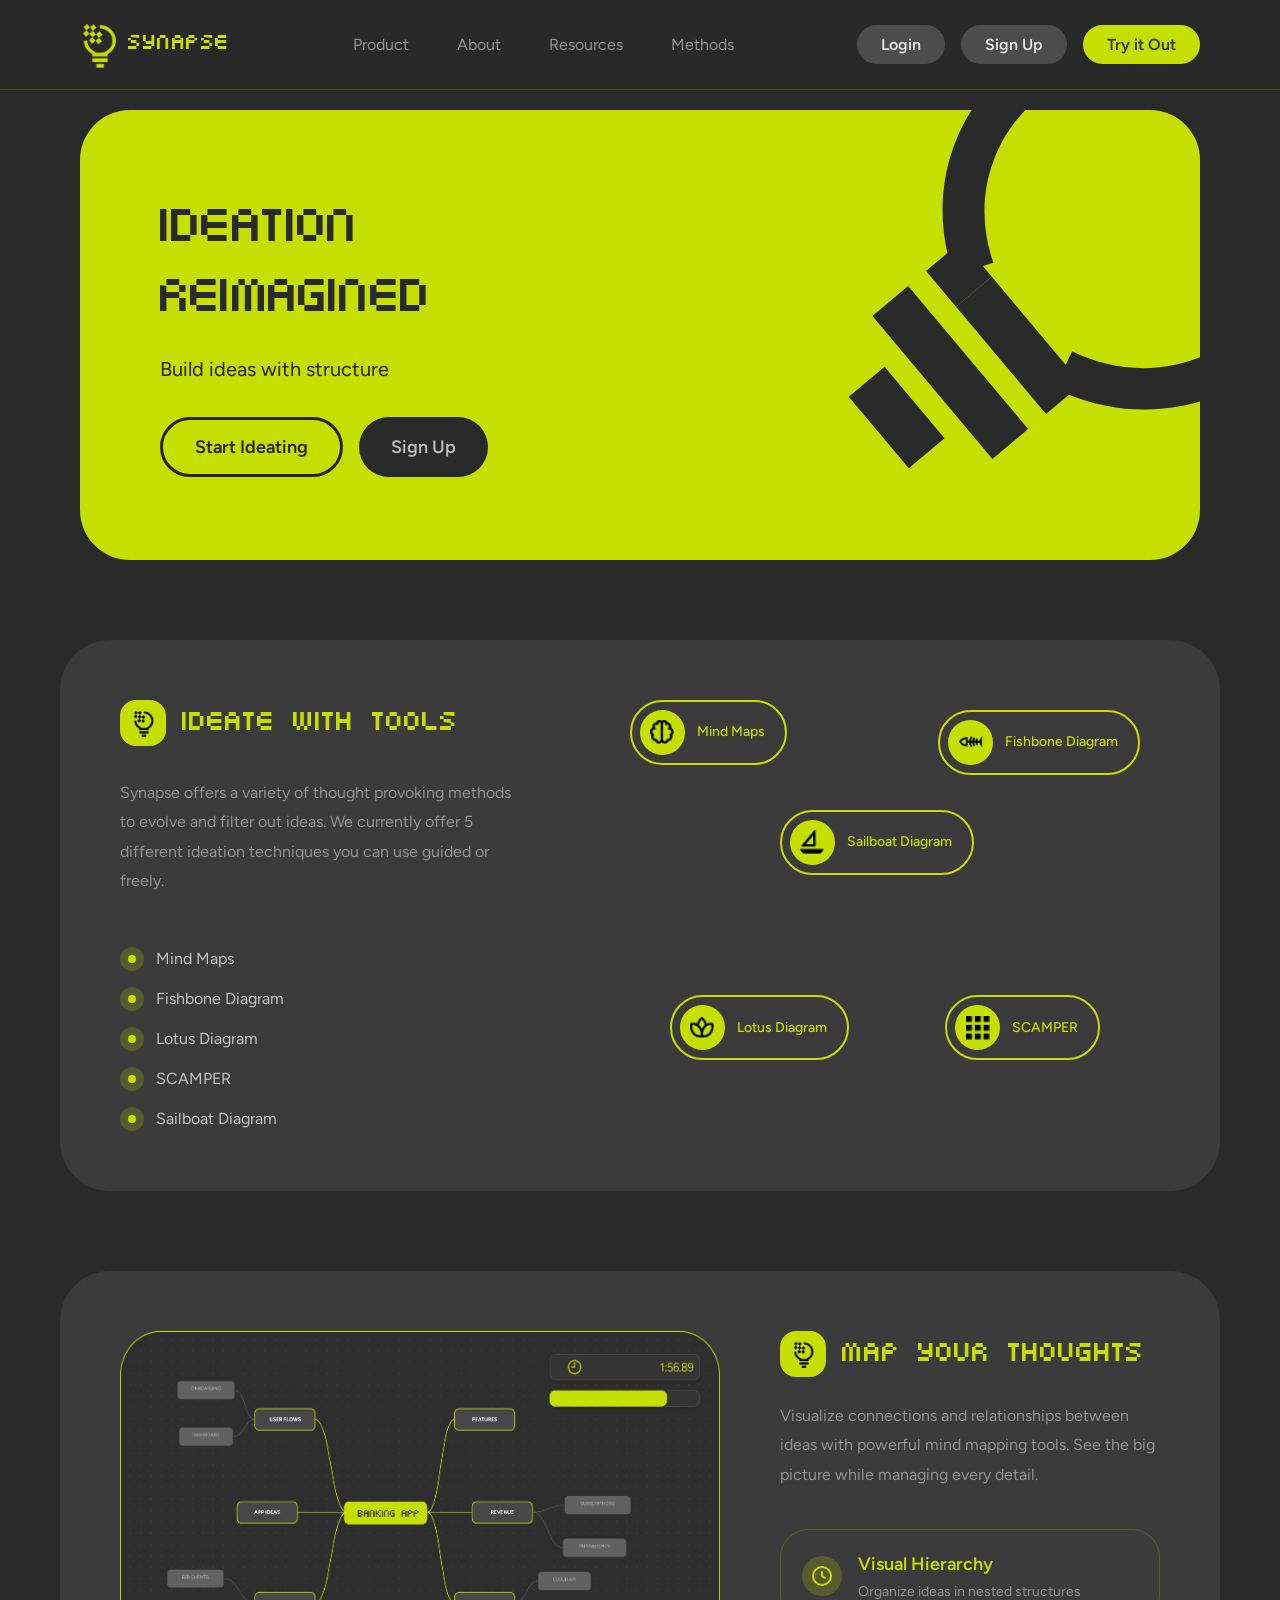
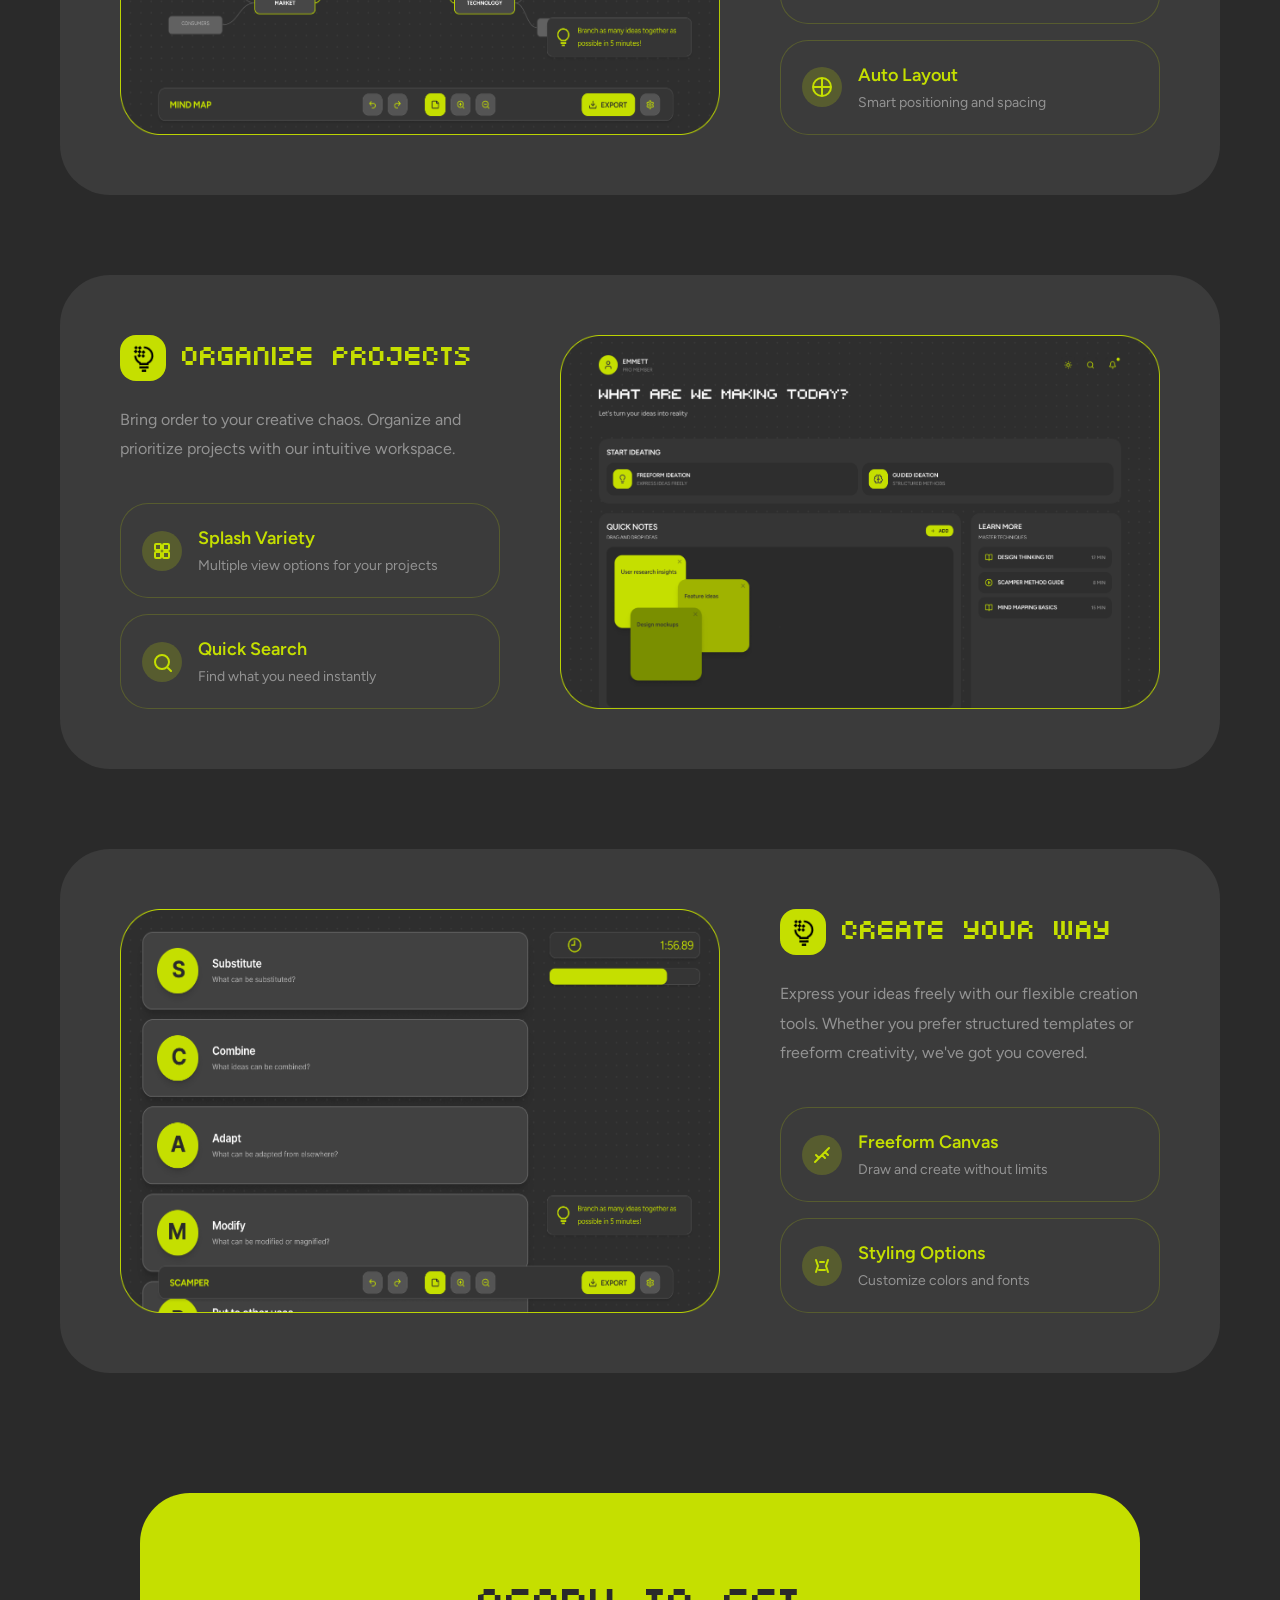
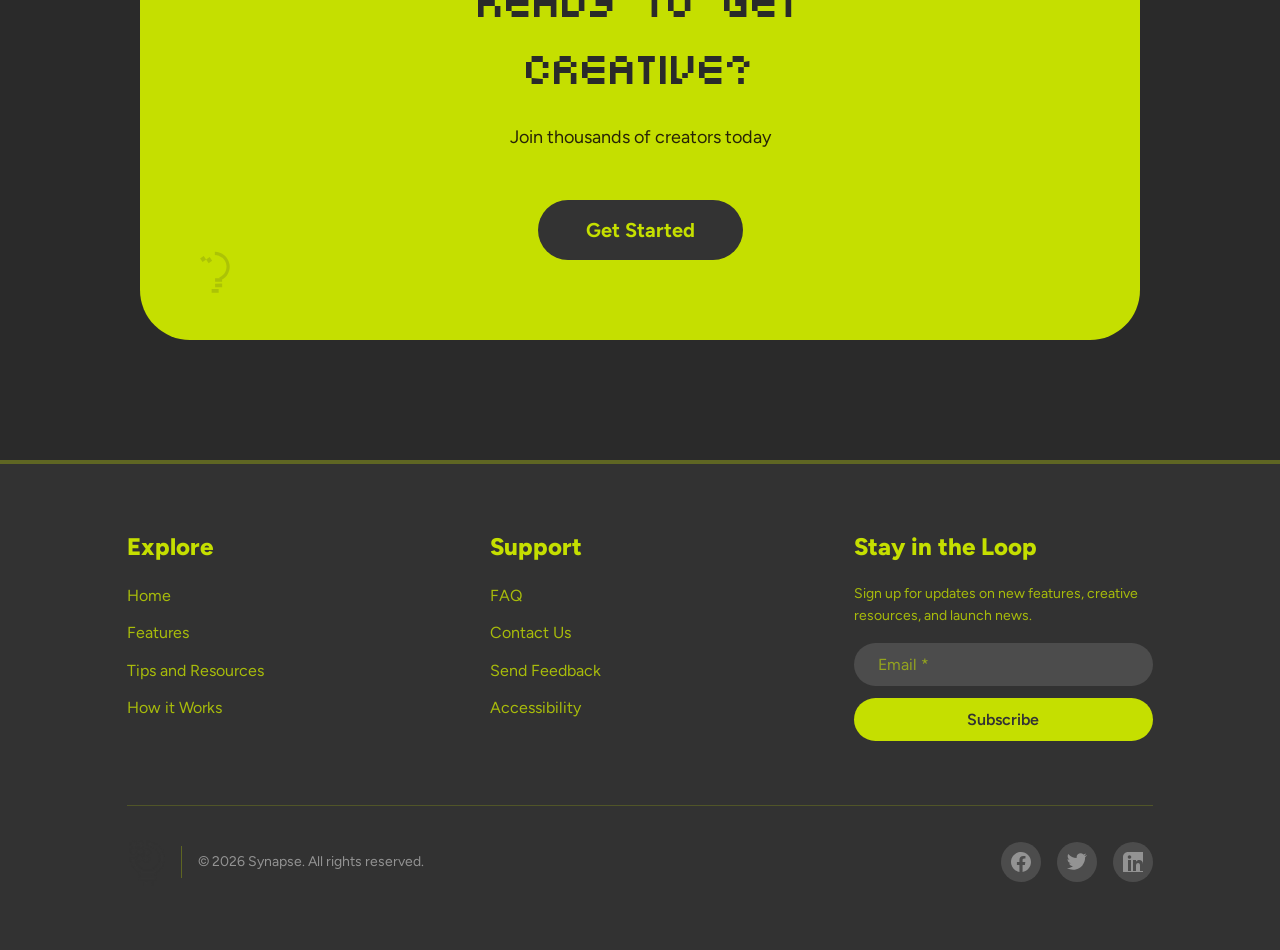
==== commit 4821e8d6: "Update index.html added back sign up button" ====
--- a/index.html
+++ b/index.html
@@ -34,6 +34,7 @@
                 <!-- Action Buttons -->
                 <div class="header-actions">
                     <button class="btn-secondary">Login</button>
+                    <button class="btn-secondary">Sign Up</button>
                     <a href="https://plan-bleak-08123121.figma.site/" target="_blank" rel="noopener noreferrer">
   <button class="btn-primary">Try it Out</button>
 </a>
